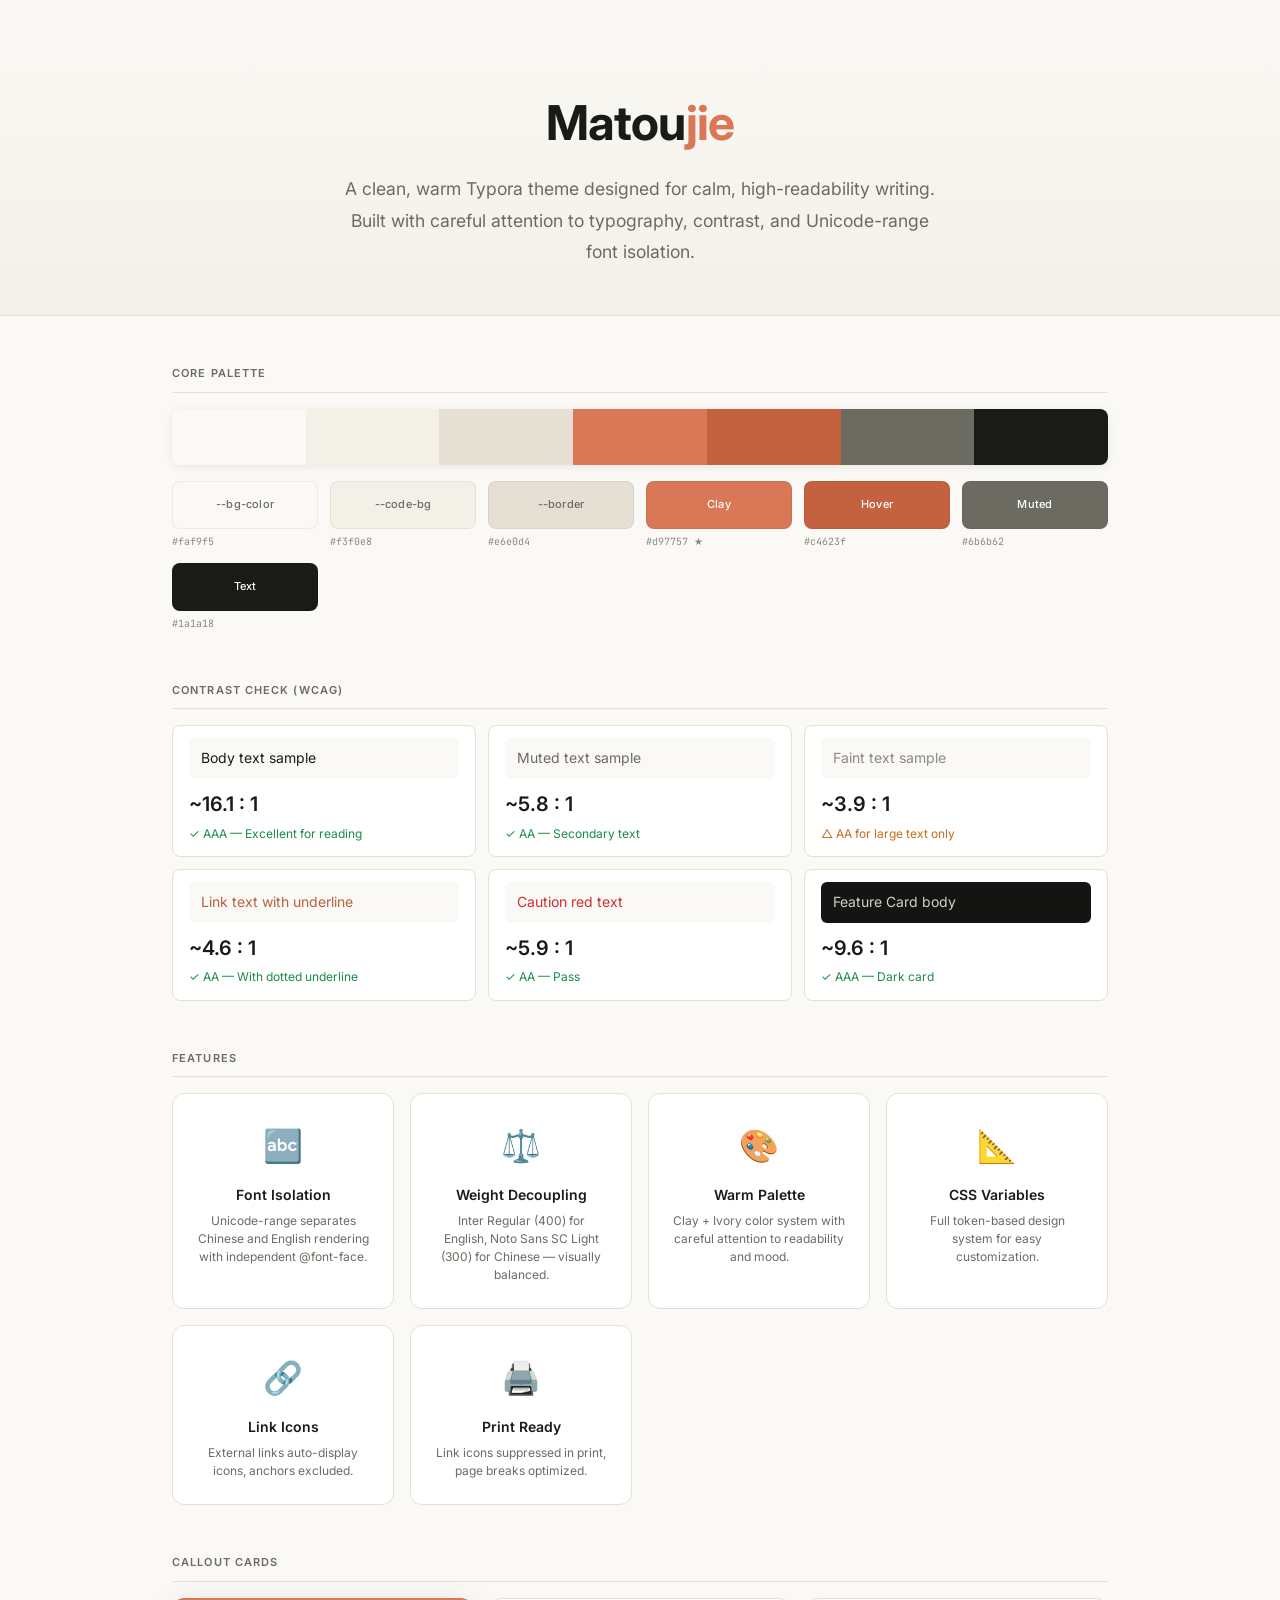
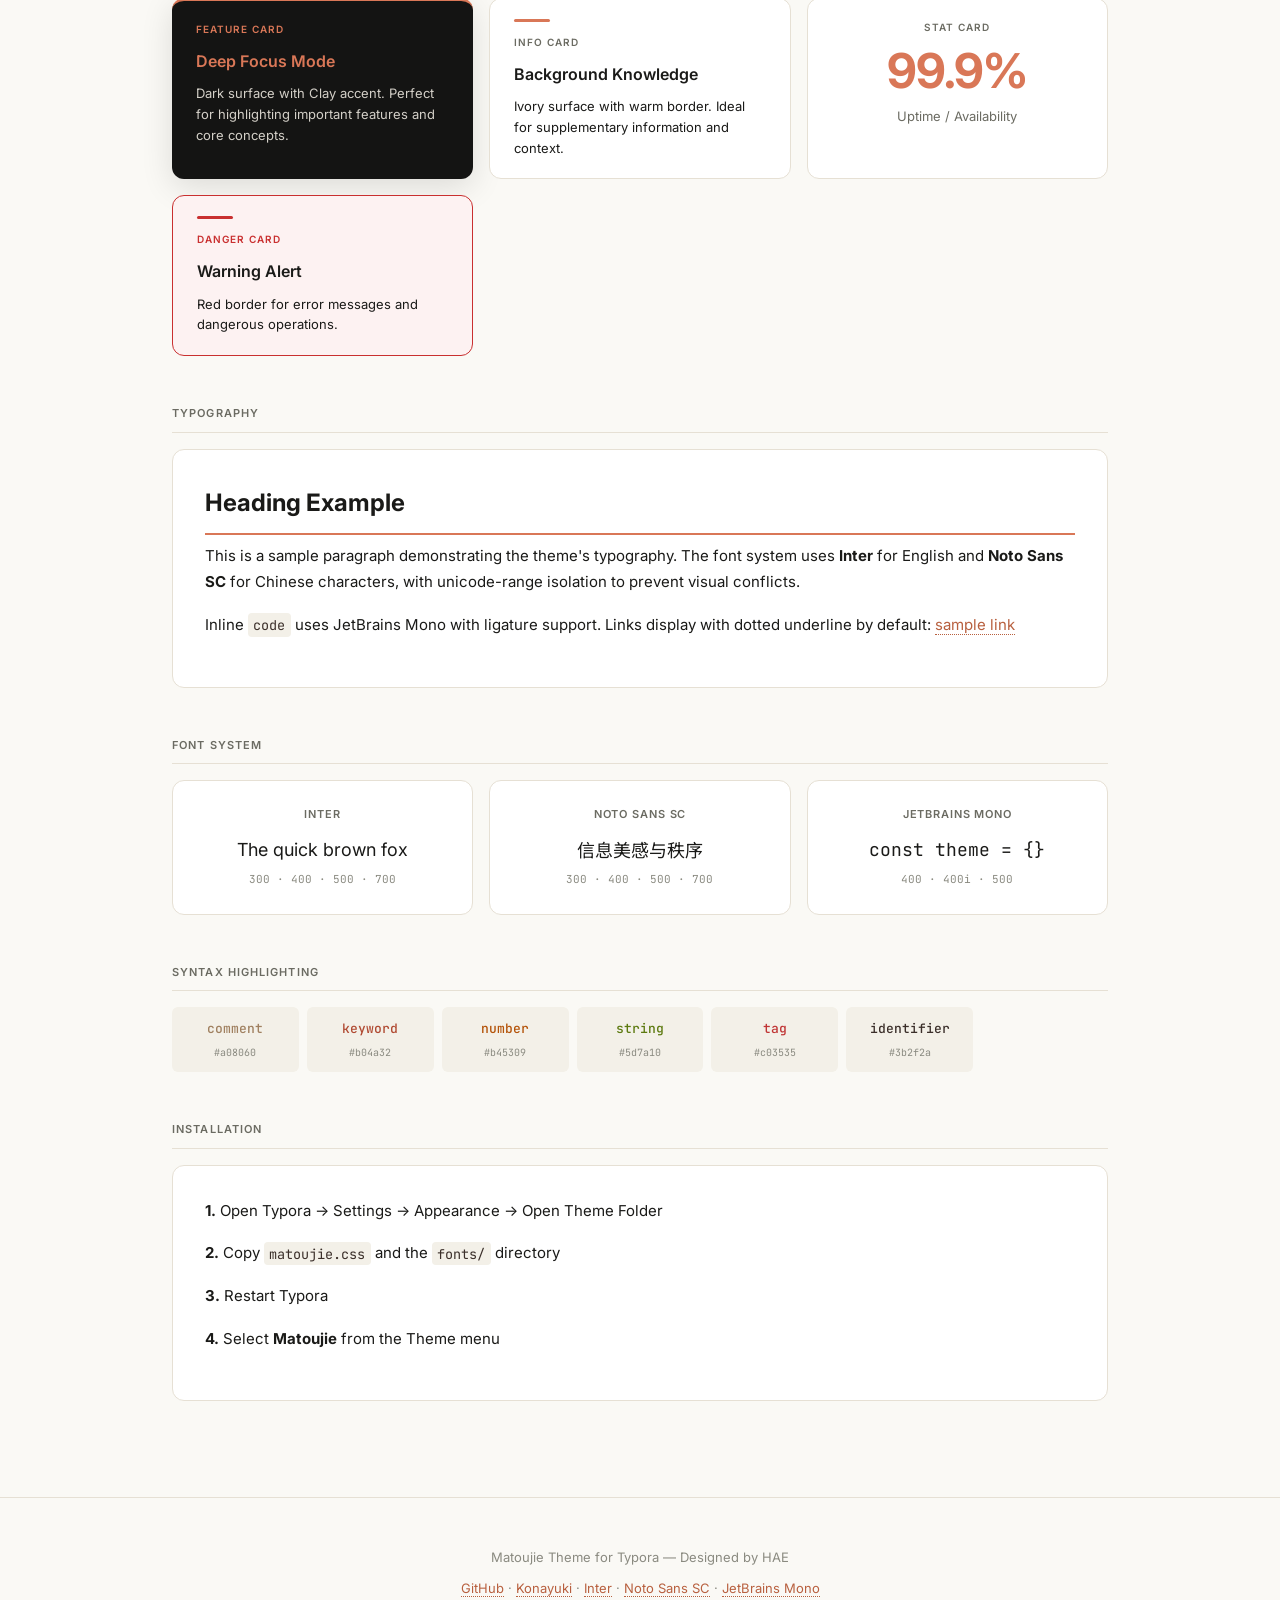
==== index.html @ 24f255a1 "Refactor: remove src folder, rewrite README, add index.html showcase" ====
<!DOCTYPE html>
<html lang="en">
<head>
  <meta charset="UTF-8">
  <meta name="viewport" content="width=device-width, initial-scale=1.0">
  <title>Matoujie Theme — Typora Theme Showcase</title>
  <link rel="preconnect" href="https://fonts.googleapis.com">
  <link rel="preconnect" href="https://fonts.gstatic.com" crossorigin>
  <link href="https://fonts.googleapis.com/css2?family=Inter:wght@300;400;500;600;700&family=Noto+Sans+SC:wght@300;400;500;700&family=JetBrains+Mono:wght@400;500&display=swap" rel="stylesheet">
  <style>
    :root {
      --bg: #faf9f5;
      --bg-code: #f3f0e8;
      --border: #e6e0d4;
      --text: #1a1a18;
      --text-muted: #6b6b62;
      --text-faint: #8a8a80;
      --clay: #d97757;
      --clay-hover: #c4623f;
      --link-color: #b8603f;
      --card-dark: #141413;
      --card-dark-text: #f0ede6;
      --card-dark-muted: #d4d0c8;
      --card-caution: #fdf2f2;
      --card-caution-border: #c93030;
      --note-color: #3a6fd4;
      --tip-color: #1a8c45;
      --important-color: #6e35d4;
      --warning-color: #c46e1a;
      --caution-color: #c93030;
      --radius: 12px;
      --shadow: 0 2px 8px rgba(0,0,0,0.08);
      --shadow-lg: 0 8px 32px rgba(0,0,0,0.12);
    }

    * { box-sizing: border-box; margin: 0; padding: 0; }

    body {
      font-family: 'Inter', 'Noto Sans SC', -apple-system, sans-serif;
      background: var(--bg);
      color: var(--text);
      line-height: 1.78;
      padding: 0;
    }

    .hero {
      text-align: center;
      padding: 5rem 2rem 3rem;
      background: linear-gradient(180deg, var(--bg) 0%, var(--bg-code) 100%);
      border-bottom: 1px solid var(--border);
    }

    .hero h1 {
      font-size: 3rem;
      font-weight: 700;
      letter-spacing: -0.02em;
      margin-bottom: 0.5rem;
    }

    .hero h1 span { color: var(--clay); }

    .hero p {
      font-size: 1.1rem;
      color: var(--text-muted);
      max-width: 600px;
      margin: 0 auto;
    }

    .container {
      max-width: 1000px;
      margin: 0 auto;
      padding: 3rem 2rem;
    }

    .section {
      margin-bottom: 3rem;
    }

    .section-title {
      font-size: 11px;
      font-weight: 600;
      letter-spacing: 0.1em;
      text-transform: uppercase;
      color: var(--text-muted);
      margin-bottom: 1rem;
      padding-bottom: 0.5rem;
      border-bottom: 1px solid var(--border);
    }

    .palette-strip {
      display: flex;
      border-radius: 8px;
      overflow: hidden;
      height: 56px;
      margin-bottom: 1rem;
      box-shadow: var(--shadow);
    }

    .palette-strip div { flex: 1; }

    .swatch-row {
      display: grid;
      grid-template-columns: repeat(auto-fill, minmax(140px, 1fr));
      gap: 12px;
    }

    .swatch {
      display: flex;
      flex-direction: column;
      gap: 4px;
    }

    .swatch-color {
      height: 48px;
      border-radius: 8px;
      border: 1px solid rgba(0,0,0,0.06);
      display: flex;
      align-items: center;
      justify-content: center;
      font-size: 11px;
      font-weight: 500;
      letter-spacing: 0.02em;
    }

    .swatch-hex {
      font-size: 10px;
      color: var(--text-faint);
      font-family: 'JetBrains Mono', monospace;
    }

    .contrast-grid {
      display: grid;
      grid-template-columns: repeat(auto-fill, minmax(280px, 1fr));
      gap: 12px;
    }

    .contrast-card {
      background: white;
      border: 1px solid var(--border);
      border-radius: 8px;
      padding: 12px 16px;
    }

    .contrast-sample {
      padding: 8px 12px;
      border-radius: 6px;
      font-size: 14px;
      margin-bottom: 8px;
    }

    .contrast-score {
      font-size: 20px;
      font-weight: 600;
    }

    .contrast-label {
      font-size: 12px;
      color: var(--text-muted);
    }

    .contrast-pass { color: var(--tip-color); }
    .contrast-warn { color: var(--warning-color); }

    .feature-grid {
      display: grid;
      grid-template-columns: repeat(auto-fill, minmax(200px, 1fr));
      gap: 16px;
    }

    .feature-card {
      background: white;
      border: 1px solid var(--border);
      border-radius: var(--radius);
      padding: 1.5rem;
      text-align: center;
      transition: box-shadow 0.2s ease;
    }

    .feature-card:hover {
      box-shadow: var(--shadow-lg);
    }

    .feature-icon {
      font-size: 2rem;
      margin-bottom: 0.5rem;
    }

    .feature-card h3 {
      font-size: 14px;
      font-weight: 600;
      margin-bottom: 0.25rem;
    }

    .feature-card p {
      font-size: 12px;
      color: var(--text-muted);
      line-height: 1.5;
    }

    .callout-grid {
      display: grid;
      grid-template-columns: repeat(auto-fill, minmax(280px, 1fr));
      gap: 16px;
    }

    .callout-card {
      border-radius: var(--radius);
      padding: 1.25rem 1.5rem;
      position: relative;
    }

    .callout-card.feature {
      background: var(--card-dark);
      color: var(--card-dark-text);
      border-top: 3px solid var(--clay);
      box-shadow: var(--shadow-lg);
    }

    .callout-card.info {
      background: white;
      border: 1px solid var(--border);
    }

    .callout-card.info::before {
      content: '';
      display: block;
      width: 36px;
      height: 3px;
      background: var(--clay);
      border-radius: 2px;
      margin-bottom: 0.75rem;
    }

    .callout-card.stat {
      background: white;
      border: 1px solid var(--border);
      text-align: center;
    }

    .callout-card.danger {
      background: var(--card-caution);
      border: 1px solid var(--card-caution-border);
    }

    .callout-card.danger::before {
      content: '';
      display: block;
      width: 36px;
      height: 3px;
      background: var(--card-caution-border);
      border-radius: 2px;
      margin-bottom: 0.75rem;
    }

    .callout-label {
      font-size: 10px;
      font-weight: 600;
      letter-spacing: 0.1em;
      text-transform: uppercase;
      color: var(--text-muted);
      margin-bottom: 0.5rem;
    }

    .callout-card.feature .callout-label { color: var(--clay); }
    .callout-card.danger .callout-label { color: var(--card-caution-border); }

    .callout-title {
      font-size: 16px;
      font-weight: 600;
      margin-bottom: 0.5rem;
    }

    .callout-card.feature .callout-title { color: var(--clay); }

    .callout-text {
      font-size: 13px;
      line-height: 1.6;
    }

    .callout-card.feature .callout-text { color: var(--card-dark-muted); }

    .stat-number {
      font-size: 3rem;
      font-weight: 700;
      color: var(--clay);
      letter-spacing: -0.02em;
      line-height: 1.1;
      margin: 0.5rem 0;
    }

    .stat-desc {
      font-size: 13px;
      color: var(--text-muted);
    }

    .typo-sample {
      background: white;
      border: 1px solid var(--border);
      border-radius: var(--radius);
      padding: 2rem;
      margin-bottom: 1rem;
    }

    .typo-sample h2 {
      font-size: 1.5rem;
      font-weight: 700;
      margin-bottom: 0.5rem;
      border-bottom: 2px solid var(--clay);
      padding-bottom: 0.5rem;
    }

    .typo-sample p {
      font-size: 15px;
      margin-bottom: 1rem;
    }

    .typo-sample code {
      font-family: 'JetBrains Mono', monospace;
      font-size: 0.9em;
      background: var(--bg-code);
      padding: 0.2em 0.4em;
      border-radius: 4px;
      color: #3b2f2a;
    }

    .link-demo {
      display: flex;
      gap: 1.5rem;
      flex-wrap: wrap;
      margin-top: 1rem;
    }

    .link-demo a {
      color: var(--link-color);
      text-decoration: none;
      border-bottom: 1px dotted var(--link-color);
      font-size: 14px;
    }

    .link-demo a:hover {
      color: var(--clay-hover);
      border-bottom-style: solid;
    }

    .font-grid {
      display: grid;
      grid-template-columns: repeat(3, 1fr);
      gap: 16px;
    }

    .font-card {
      background: white;
      border: 1px solid var(--border);
      border-radius: var(--radius);
      padding: 1.5rem;
      text-align: center;
    }

    .font-card .font-name {
      font-size: 11px;
      font-weight: 600;
      letter-spacing: 0.08em;
      text-transform: uppercase;
      color: var(--text-muted);
      margin-bottom: 0.75rem;
    }

    .font-card .font-sample {
      font-size: 18px;
      line-height: 1.4;
      margin-bottom: 0.5rem;
    }

    .font-card .font-meta {
      font-size: 11px;
      color: var(--text-faint);
      font-family: 'JetBrains Mono', monospace;
    }

    .syntax-grid {
      display: grid;
      grid-template-columns: repeat(auto-fill, minmax(120px, 1fr));
      gap: 8px;
    }

    .syntax-swatch {
      background: var(--bg-code);
      border-radius: 6px;
      padding: 10px 12px;
      text-align: center;
    }

    .syntax-swatch .token {
      font-family: 'JetBrains Mono', monospace;
      font-size: 13px;
      font-weight: 500;
      margin-bottom: 4px;
    }

    .syntax-swatch .hex {
      font-size: 10px;
      color: var(--text-faint);
      font-family: 'JetBrains Mono', monospace;
    }

    footer {
      text-align: center;
      padding: 3rem 2rem;
      border-top: 1px solid var(--border);
      color: var(--text-faint);
      font-size: 13px;
    }

    footer a {
      color: var(--link-color);
      text-decoration: none;
      border-bottom: 1px dotted var(--link-color);
    }

    @media (max-width: 640px) {
      .hero h1 { font-size: 2rem; }
      .font-grid { grid-template-columns: 1fr; }
    }
  </style>
</head>
<body>

  <div class="hero">
    <h1>Matou<span>jie</span></h1>
    <p>A clean, warm Typora theme designed for calm, high-readability writing. Built with careful attention to typography, contrast, and Unicode-range font isolation.</p>
  </div>

  <div class="container">

    <!-- Core Palette -->
    <div class="section">
      <div class="section-title">Core Palette</div>
      <div class="palette-strip">
        <div style="background:#faf9f5;"></div>
        <div style="background:#f3f0e8;"></div>
        <div style="background:#e6e0d4;"></div>
        <div style="background:#d97757;"></div>
        <div style="background:#c4623f;"></div>
        <div style="background:#6b6b62;"></div>
        <div style="background:#1a1a18;"></div>
      </div>
      <div class="swatch-row">
        <div class="swatch">
          <div class="swatch-color" style="background:#faf9f5; color:#6b6b62;">--bg-color</div>
          <div class="swatch-hex">#faf9f5</div>
        </div>
        <div class="swatch">
          <div class="swatch-color" style="background:#f3f0e8; color:#6b6b62;">--code-bg</div>
          <div class="swatch-hex">#f3f0e8</div>
        </div>
        <div class="swatch">
          <div class="swatch-color" style="background:#e6e0d4; color:#6b6b62;">--border</div>
          <div class="swatch-hex">#e6e0d4</div>
        </div>
        <div class="swatch">
          <div class="swatch-color" style="background:#d97757; color:#fff;">Clay</div>
          <div class="swatch-hex">#d97757 ★</div>
        </div>
        <div class="swatch">
          <div class="swatch-color" style="background:#c4623f; color:#fff;">Hover</div>
          <div class="swatch-hex">#c4623f</div>
        </div>
        <div class="swatch">
          <div class="swatch-color" style="background:#6b6b62; color:#fff;">Muted</div>
          <div class="swatch-hex">#6b6b62</div>
        </div>
        <div class="swatch">
          <div class="swatch-color" style="background:#1a1a18; color:#faf9f5;">Text</div>
          <div class="swatch-hex">#1a1a18</div>
        </div>
      </div>
    </div>

    <!-- Contrast Check -->
    <div class="section">
      <div class="section-title">Contrast Check (WCAG)</div>
      <div class="contrast-grid">
        <div class="contrast-card">
          <div class="contrast-sample" style="background:#faf9f5; color:#1a1a18;">Body text sample</div>
          <div class="contrast-score">~16.1 : 1</div>
          <div class="contrast-label contrast-pass">✓ AAA — Excellent for reading</div>
        </div>
        <div class="contrast-card">
          <div class="contrast-sample" style="background:#faf9f5; color:#6b6b62;">Muted text sample</div>
          <div class="contrast-score">~5.8 : 1</div>
          <div class="contrast-label contrast-pass">✓ AA — Secondary text</div>
        </div>
        <div class="contrast-card">
          <div class="contrast-sample" style="background:#faf9f5; color:#8a8a80;">Faint text sample</div>
          <div class="contrast-score">~3.9 : 1</div>
          <div class="contrast-label contrast-warn">△ AA for large text only</div>
        </div>
        <div class="contrast-card">
          <div class="contrast-sample" style="background:#faf9f5; color:#b8603f;">Link text with underline</div>
          <div class="contrast-score">~4.6 : 1</div>
          <div class="contrast-label contrast-pass">✓ AA — With dotted underline</div>
        </div>
        <div class="contrast-card">
          <div class="contrast-sample" style="background:#faf9f5; color:#c93030;">Caution red text</div>
          <div class="contrast-score">~5.9 : 1</div>
          <div class="contrast-label contrast-pass">✓ AA — Pass</div>
        </div>
        <div class="contrast-card">
          <div class="contrast-sample" style="background:#141413; color:#d4d0c8;">Feature Card body</div>
          <div class="contrast-score">~9.6 : 1</div>
          <div class="contrast-label contrast-pass">✓ AAA — Dark card</div>
        </div>
      </div>
    </div>

    <!-- Features -->
    <div class="section">
      <div class="section-title">Features</div>
      <div class="feature-grid">
        <div class="feature-card">
          <div class="feature-icon">🔤</div>
          <h3>Font Isolation</h3>
          <p>Unicode-range separates Chinese and English rendering with independent @font-face.</p>
        </div>
        <div class="feature-card">
          <div class="feature-icon">⚖️</div>
          <h3>Weight Decoupling</h3>
          <p>Inter Regular (400) for English, Noto Sans SC Light (300) for Chinese — visually balanced.</p>
        </div>
        <div class="feature-card">
          <div class="feature-icon">🎨</div>
          <h3>Warm Palette</h3>
          <p>Clay + Ivory color system with careful attention to readability and mood.</p>
        </div>
        <div class="feature-card">
          <div class="feature-icon">📐</div>
          <h3>CSS Variables</h3>
          <p>Full token-based design system for easy customization.</p>
        </div>
        <div class="feature-card">
          <div class="feature-icon">🔗</div>
          <h3>Link Icons</h3>
          <p>External links auto-display icons, anchors excluded.</p>
        </div>
        <div class="feature-card">
          <div class="feature-icon">🖨️</div>
          <h3>Print Ready</h3>
          <p>Link icons suppressed in print, page breaks optimized.</p>
        </div>
      </div>
    </div>

    <!-- Callout Cards -->
    <div class="section">
      <div class="section-title">Callout Cards</div>
      <div class="callout-grid">
        <div class="callout-card feature">
          <div class="callout-label">Feature Card</div>
          <div class="callout-title">Deep Focus Mode</div>
          <div class="callout-text">Dark surface with Clay accent. Perfect for highlighting important features and core concepts.</div>
        </div>
        <div class="callout-card info">
          <div class="callout-label">Info Card</div>
          <div class="callout-title">Background Knowledge</div>
          <div class="callout-text">Ivory surface with warm border. Ideal for supplementary information and context.</div>
        </div>
        <div class="callout-card stat">
          <div class="callout-label">Stat Card</div>
          <div class="stat-number">99.9%</div>
          <div class="stat-desc">Uptime / Availability</div>
        </div>
        <div class="callout-card danger">
          <div class="callout-label">Danger Card</div>
          <div class="callout-title">Warning Alert</div>
          <div class="callout-text">Red border for error messages and dangerous operations.</div>
        </div>
      </div>
    </div>

    <!-- Typography -->
    <div class="section">
      <div class="section-title">Typography</div>
      <div class="typo-sample">
        <h2>Heading Example</h2>
        <p>This is a sample paragraph demonstrating the theme's typography. The font system uses <strong>Inter</strong> for English and <strong>Noto Sans SC</strong> for Chinese characters, with unicode-range isolation to prevent visual conflicts.</p>
        <p>Inline <code>code</code> uses JetBrains Mono with ligature support. Links display with dotted underline by default: <a href="#" style="color:var(--link-color); text-decoration:none; border-bottom:1px dotted var(--link-color);">sample link</a></p>
      </div>
    </div>

    <!-- Font System -->
    <div class="section">
      <div class="section-title">Font System</div>
      <div class="font-grid">
        <div class="font-card">
          <div class="font-name">Inter</div>
          <div class="font-sample" style="font-family:'Inter',sans-serif;">The quick brown fox</div>
          <div class="font-meta">300 · 400 · 500 · 700</div>
        </div>
        <div class="font-card">
          <div class="font-name">Noto Sans SC</div>
          <div class="font-sample" style="font-family:'Noto Sans SC',sans-serif;">信息美感与秩序</div>
          <div class="font-meta">300 · 400 · 500 · 700</div>
        </div>
        <div class="font-card">
          <div class="font-name">JetBrains Mono</div>
          <div class="font-sample" style="font-family:'JetBrains Mono',monospace;">const theme = {}</div>
          <div class="font-meta">400 · 400i · 500</div>
        </div>
      </div>
    </div>

    <!-- Syntax Colors -->
    <div class="section">
      <div class="section-title">Syntax Highlighting</div>
      <div class="syntax-grid">
        <div class="syntax-swatch">
          <div class="token" style="color:#a08060;">comment</div>
          <div class="hex">#a08060</div>
        </div>
        <div class="syntax-swatch">
          <div class="token" style="color:#b04a32;">keyword</div>
          <div class="hex">#b04a32</div>
        </div>
        <div class="syntax-swatch">
          <div class="token" style="color:#b45309;">number</div>
          <div class="hex">#b45309</div>
        </div>
        <div class="syntax-swatch">
          <div class="token" style="color:#5d7a10;">string</div>
          <div class="hex">#5d7a10</div>
        </div>
        <div class="syntax-swatch">
          <div class="token" style="color:#c03535;">tag</div>
          <div class="hex">#c03535</div>
        </div>
        <div class="syntax-swatch">
          <div class="token" style="color:#3b2f2a;">identifier</div>
          <div class="hex">#3b2f2a</div>
        </div>
      </div>
    </div>

    <!-- Installation -->
    <div class="section">
      <div class="section-title">Installation</div>
      <div class="typo-sample" style="font-size:14px;">
        <p><strong>1.</strong> Open Typora → Settings → Appearance → Open Theme Folder</p>
        <p><strong>2.</strong> Copy <code>matoujie.css</code> and the <code>fonts/</code> directory</p>
        <p><strong>3.</strong> Restart Typora</p>
        <p><strong>4.</strong> Select <strong>Matoujie</strong> from the Theme menu</p>
      </div>
    </div>

  </div>

  <footer>
    <p>Matoujie Theme for Typora — Designed by HAE</p>
    <p style="margin-top:0.5rem;">
      <a href="https://github.com">GitHub</a> ·
      <a href="https://github.com/aerandirsf/Konayuki">Konayuki</a> ·
      <a href="https://rsms.me/inter/">Inter</a> ·
      <a href="https://github.com/notofonts/noto-cjk">Noto Sans SC</a> ·
      <a href="https://www.jetbrains.com/lp/mono/">JetBrains Mono</a>
    </p>
  </footer>

</body>
</html>
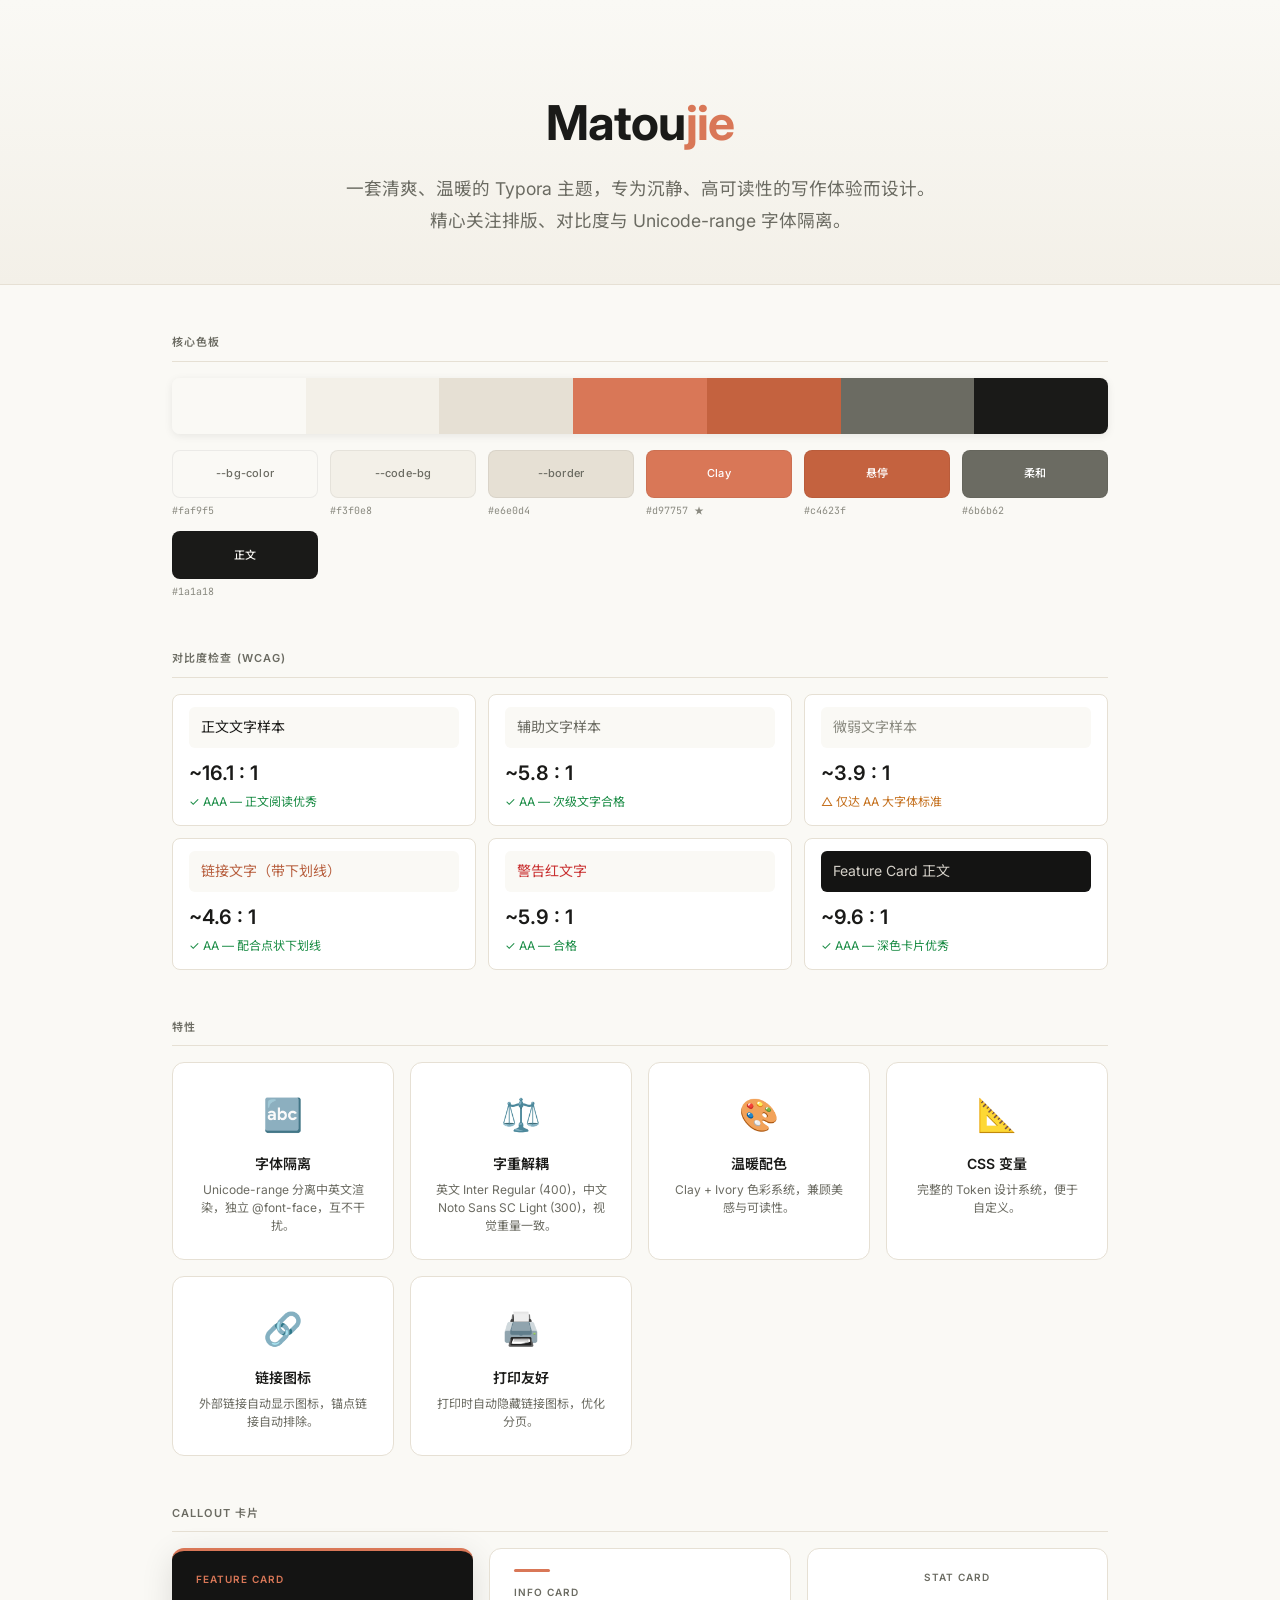
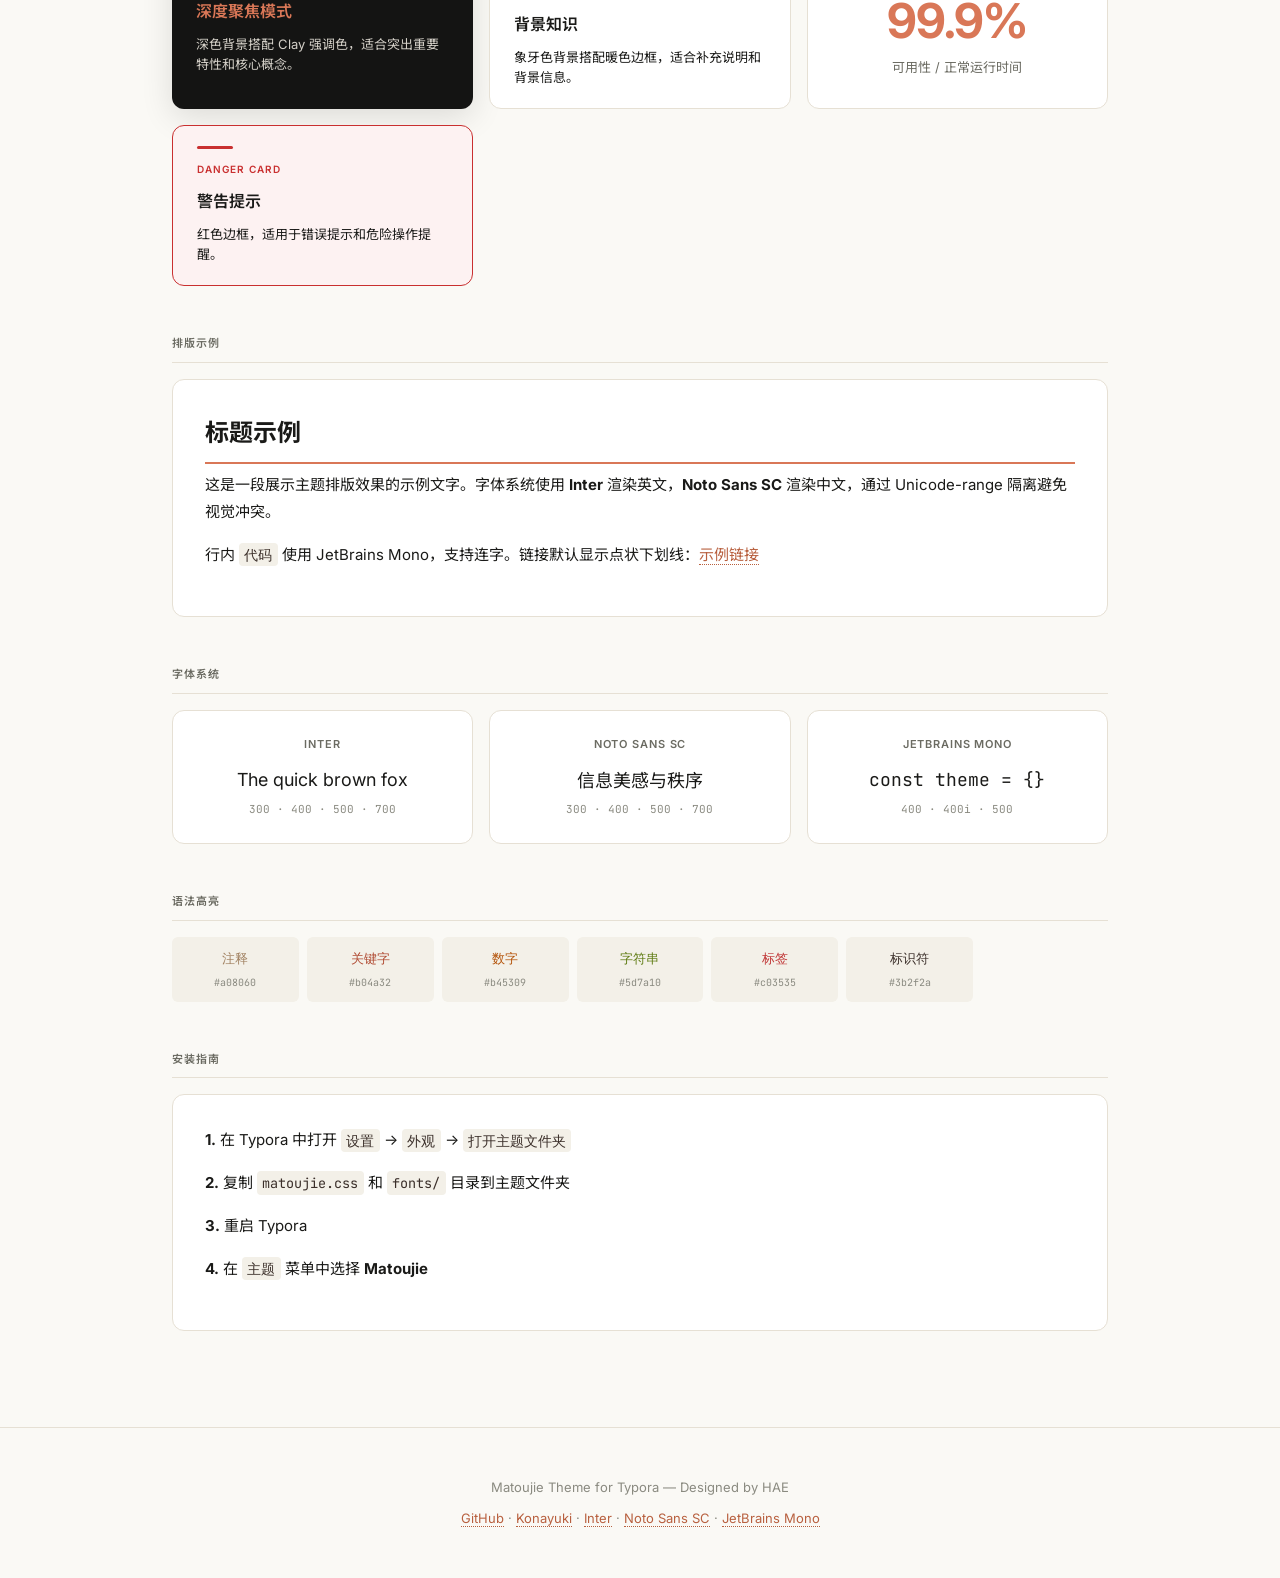
==== commit 8c91e5e8: "Optimize index.html: convert to Chinese, fix GitHub link" ====
--- a/index.html
+++ b/index.html
@@ -1,9 +1,9 @@
 <!DOCTYPE html>
-<html lang="en">
+<html lang="zh-CN">
 <head>
   <meta charset="UTF-8">
   <meta name="viewport" content="width=device-width, initial-scale=1.0">
-  <title>Matoujie Theme — Typora Theme Showcase</title>
+  <title>Matoujie 主题 — Typora 主题展示</title>
   <link rel="preconnect" href="https://fonts.googleapis.com">
   <link rel="preconnect" href="https://fonts.gstatic.com" crossorigin>
   <link href="https://fonts.googleapis.com/css2?family=Inter:wght@300;400;500;600;700&family=Noto+Sans+SC:wght@300;400;500;700&family=JetBrains+Mono:wght@400;500&display=swap" rel="stylesheet">
@@ -427,14 +427,14 @@
 
   <div class="hero">
     <h1>Matou<span>jie</span></h1>
-    <p>A clean, warm Typora theme designed for calm, high-readability writing. Built with careful attention to typography, contrast, and Unicode-range font isolation.</p>
+    <p>一套清爽、温暖的 Typora 主题，专为沉静、高可读性的写作体验而设计。精心关注排版、对比度与 Unicode-range 字体隔离。</p>
   </div>
 
   <div class="container">
 
-    <!-- Core Palette -->
-    <div class="section">
-      <div class="section-title">Core Palette</div>
+    <!-- 核心色板 -->
+    <div class="section">
+      <div class="section-title">核心色板</div>
       <div class="palette-strip">
         <div style="background:#faf9f5;"></div>
         <div style="background:#f3f0e8;"></div>
@@ -462,134 +462,134 @@
           <div class="swatch-hex">#d97757 ★</div>
         </div>
         <div class="swatch">
-          <div class="swatch-color" style="background:#c4623f; color:#fff;">Hover</div>
+          <div class="swatch-color" style="background:#c4623f; color:#fff;">悬停</div>
           <div class="swatch-hex">#c4623f</div>
         </div>
         <div class="swatch">
-          <div class="swatch-color" style="background:#6b6b62; color:#fff;">Muted</div>
+          <div class="swatch-color" style="background:#6b6b62; color:#fff;">柔和</div>
           <div class="swatch-hex">#6b6b62</div>
         </div>
         <div class="swatch">
-          <div class="swatch-color" style="background:#1a1a18; color:#faf9f5;">Text</div>
+          <div class="swatch-color" style="background:#1a1a18; color:#faf9f5;">正文</div>
           <div class="swatch-hex">#1a1a18</div>
         </div>
       </div>
     </div>
 
-    <!-- Contrast Check -->
-    <div class="section">
-      <div class="section-title">Contrast Check (WCAG)</div>
+    <!-- 对比度检查 -->
+    <div class="section">
+      <div class="section-title">对比度检查 (WCAG)</div>
       <div class="contrast-grid">
         <div class="contrast-card">
-          <div class="contrast-sample" style="background:#faf9f5; color:#1a1a18;">Body text sample</div>
+          <div class="contrast-sample" style="background:#faf9f5; color:#1a1a18;">正文文字样本</div>
           <div class="contrast-score">~16.1 : 1</div>
-          <div class="contrast-label contrast-pass">✓ AAA — Excellent for reading</div>
+          <div class="contrast-label contrast-pass">✓ AAA — 正文阅读优秀</div>
         </div>
         <div class="contrast-card">
-          <div class="contrast-sample" style="background:#faf9f5; color:#6b6b62;">Muted text sample</div>
+          <div class="contrast-sample" style="background:#faf9f5; color:#6b6b62;">辅助文字样本</div>
           <div class="contrast-score">~5.8 : 1</div>
-          <div class="contrast-label contrast-pass">✓ AA — Secondary text</div>
+          <div class="contrast-label contrast-pass">✓ AA — 次级文字合格</div>
         </div>
         <div class="contrast-card">
-          <div class="contrast-sample" style="background:#faf9f5; color:#8a8a80;">Faint text sample</div>
+          <div class="contrast-sample" style="background:#faf9f5; color:#8a8a80;">微弱文字样本</div>
           <div class="contrast-score">~3.9 : 1</div>
-          <div class="contrast-label contrast-warn">△ AA for large text only</div>
+          <div class="contrast-label contrast-warn">△ 仅达 AA 大字体标准</div>
         </div>
         <div class="contrast-card">
-          <div class="contrast-sample" style="background:#faf9f5; color:#b8603f;">Link text with underline</div>
+          <div class="contrast-sample" style="background:#faf9f5; color:#b8603f;">链接文字（带下划线）</div>
           <div class="contrast-score">~4.6 : 1</div>
-          <div class="contrast-label contrast-pass">✓ AA — With dotted underline</div>
+          <div class="contrast-label contrast-pass">✓ AA — 配合点状下划线</div>
         </div>
         <div class="contrast-card">
-          <div class="contrast-sample" style="background:#faf9f5; color:#c93030;">Caution red text</div>
+          <div class="contrast-sample" style="background:#faf9f5; color:#c93030;">警告红文字</div>
           <div class="contrast-score">~5.9 : 1</div>
-          <div class="contrast-label contrast-pass">✓ AA — Pass</div>
+          <div class="contrast-label contrast-pass">✓ AA — 合格</div>
         </div>
         <div class="contrast-card">
-          <div class="contrast-sample" style="background:#141413; color:#d4d0c8;">Feature Card body</div>
+          <div class="contrast-sample" style="background:#141413; color:#d4d0c8;">Feature Card 正文</div>
           <div class="contrast-score">~9.6 : 1</div>
-          <div class="contrast-label contrast-pass">✓ AAA — Dark card</div>
-        </div>
-      </div>
-    </div>
-
-    <!-- Features -->
-    <div class="section">
-      <div class="section-title">Features</div>
+          <div class="contrast-label contrast-pass">✓ AAA — 深色卡片优秀</div>
+        </div>
+      </div>
+    </div>
+
+    <!-- 特性 -->
+    <div class="section">
+      <div class="section-title">特性</div>
       <div class="feature-grid">
         <div class="feature-card">
           <div class="feature-icon">🔤</div>
-          <h3>Font Isolation</h3>
-          <p>Unicode-range separates Chinese and English rendering with independent @font-face.</p>
+          <h3>字体隔离</h3>
+          <p>Unicode-range 分离中英文渲染，独立 @font-face，互不干扰。</p>
         </div>
         <div class="feature-card">
           <div class="feature-icon">⚖️</div>
-          <h3>Weight Decoupling</h3>
-          <p>Inter Regular (400) for English, Noto Sans SC Light (300) for Chinese — visually balanced.</p>
+          <h3>字重解耦</h3>
+          <p>英文 Inter Regular (400)，中文 Noto Sans SC Light (300)，视觉重量一致。</p>
         </div>
         <div class="feature-card">
           <div class="feature-icon">🎨</div>
-          <h3>Warm Palette</h3>
-          <p>Clay + Ivory color system with careful attention to readability and mood.</p>
+          <h3>温暖配色</h3>
+          <p>Clay + Ivory 色彩系统，兼顾美感与可读性。</p>
         </div>
         <div class="feature-card">
           <div class="feature-icon">📐</div>
-          <h3>CSS Variables</h3>
-          <p>Full token-based design system for easy customization.</p>
+          <h3>CSS 变量</h3>
+          <p>完整的 Token 设计系统，便于自定义。</p>
         </div>
         <div class="feature-card">
           <div class="feature-icon">🔗</div>
-          <h3>Link Icons</h3>
-          <p>External links auto-display icons, anchors excluded.</p>
+          <h3>链接图标</h3>
+          <p>外部链接自动显示图标，锚点链接自动排除。</p>
         </div>
         <div class="feature-card">
           <div class="feature-icon">🖨️</div>
-          <h3>Print Ready</h3>
-          <p>Link icons suppressed in print, page breaks optimized.</p>
-        </div>
-      </div>
-    </div>
-
-    <!-- Callout Cards -->
-    <div class="section">
-      <div class="section-title">Callout Cards</div>
+          <h3>打印友好</h3>
+          <p>打印时自动隐藏链接图标，优化分页。</p>
+        </div>
+      </div>
+    </div>
+
+    <!-- Callout 卡片 -->
+    <div class="section">
+      <div class="section-title">Callout 卡片</div>
       <div class="callout-grid">
         <div class="callout-card feature">
           <div class="callout-label">Feature Card</div>
-          <div class="callout-title">Deep Focus Mode</div>
-          <div class="callout-text">Dark surface with Clay accent. Perfect for highlighting important features and core concepts.</div>
+          <div class="callout-title">深度聚焦模式</div>
+          <div class="callout-text">深色背景搭配 Clay 强调色，适合突出重要特性和核心概念。</div>
         </div>
         <div class="callout-card info">
           <div class="callout-label">Info Card</div>
-          <div class="callout-title">Background Knowledge</div>
-          <div class="callout-text">Ivory surface with warm border. Ideal for supplementary information and context.</div>
+          <div class="callout-title">背景知识</div>
+          <div class="callout-text">象牙色背景搭配暖色边框，适合补充说明和背景信息。</div>
         </div>
         <div class="callout-card stat">
           <div class="callout-label">Stat Card</div>
           <div class="stat-number">99.9%</div>
-          <div class="stat-desc">Uptime / Availability</div>
+          <div class="stat-desc">可用性 / 正常运行时间</div>
         </div>
         <div class="callout-card danger">
           <div class="callout-label">Danger Card</div>
-          <div class="callout-title">Warning Alert</div>
-          <div class="callout-text">Red border for error messages and dangerous operations.</div>
-        </div>
-      </div>
-    </div>
-
-    <!-- Typography -->
-    <div class="section">
-      <div class="section-title">Typography</div>
+          <div class="callout-title">警告提示</div>
+          <div class="callout-text">红色边框，适用于错误提示和危险操作提醒。</div>
+        </div>
+      </div>
+    </div>
+
+    <!-- 排版示例 -->
+    <div class="section">
+      <div class="section-title">排版示例</div>
       <div class="typo-sample">
-        <h2>Heading Example</h2>
-        <p>This is a sample paragraph demonstrating the theme's typography. The font system uses <strong>Inter</strong> for English and <strong>Noto Sans SC</strong> for Chinese characters, with unicode-range isolation to prevent visual conflicts.</p>
-        <p>Inline <code>code</code> uses JetBrains Mono with ligature support. Links display with dotted underline by default: <a href="#" style="color:var(--link-color); text-decoration:none; border-bottom:1px dotted var(--link-color);">sample link</a></p>
-      </div>
-    </div>
-
-    <!-- Font System -->
-    <div class="section">
-      <div class="section-title">Font System</div>
+        <h2>标题示例</h2>
+        <p>这是一段展示主题排版效果的示例文字。字体系统使用 <strong>Inter</strong> 渲染英文，<strong>Noto Sans SC</strong> 渲染中文，通过 Unicode-range 隔离避免视觉冲突。</p>
+        <p>行内 <code>代码</code> 使用 JetBrains Mono，支持连字。链接默认显示点状下划线：<a href="#" style="color:var(--link-color); text-decoration:none; border-bottom:1px dotted var(--link-color);">示例链接</a></p>
+      </div>
+    </div>
+
+    <!-- 字体系统 -->
+    <div class="section">
+      <div class="section-title">字体系统</div>
       <div class="font-grid">
         <div class="font-card">
           <div class="font-name">Inter</div>
@@ -609,45 +609,45 @@
       </div>
     </div>
 
-    <!-- Syntax Colors -->
-    <div class="section">
-      <div class="section-title">Syntax Highlighting</div>
+    <!-- 语法高亮 -->
+    <div class="section">
+      <div class="section-title">语法高亮</div>
       <div class="syntax-grid">
         <div class="syntax-swatch">
-          <div class="token" style="color:#a08060;">comment</div>
+          <div class="token" style="color:#a08060;">注释</div>
           <div class="hex">#a08060</div>
         </div>
         <div class="syntax-swatch">
-          <div class="token" style="color:#b04a32;">keyword</div>
+          <div class="token" style="color:#b04a32;">关键字</div>
           <div class="hex">#b04a32</div>
         </div>
         <div class="syntax-swatch">
-          <div class="token" style="color:#b45309;">number</div>
+          <div class="token" style="color:#b45309;">数字</div>
           <div class="hex">#b45309</div>
         </div>
         <div class="syntax-swatch">
-          <div class="token" style="color:#5d7a10;">string</div>
+          <div class="token" style="color:#5d7a10;">字符串</div>
           <div class="hex">#5d7a10</div>
         </div>
         <div class="syntax-swatch">
-          <div class="token" style="color:#c03535;">tag</div>
+          <div class="token" style="color:#c03535;">标签</div>
           <div class="hex">#c03535</div>
         </div>
         <div class="syntax-swatch">
-          <div class="token" style="color:#3b2f2a;">identifier</div>
+          <div class="token" style="color:#3b2f2a;">标识符</div>
           <div class="hex">#3b2f2a</div>
         </div>
       </div>
     </div>
 
-    <!-- Installation -->
-    <div class="section">
-      <div class="section-title">Installation</div>
+    <!-- 安装指南 -->
+    <div class="section">
+      <div class="section-title">安装指南</div>
       <div class="typo-sample" style="font-size:14px;">
-        <p><strong>1.</strong> Open Typora → Settings → Appearance → Open Theme Folder</p>
-        <p><strong>2.</strong> Copy <code>matoujie.css</code> and the <code>fonts/</code> directory</p>
-        <p><strong>3.</strong> Restart Typora</p>
-        <p><strong>4.</strong> Select <strong>Matoujie</strong> from the Theme menu</p>
+        <p><strong>1.</strong> 在 Typora 中打开 <code>设置</code> → <code>外观</code> → <code>打开主题文件夹</code></p>
+        <p><strong>2.</strong> 复制 <code>matoujie.css</code> 和 <code>fonts/</code> 目录到主题文件夹</p>
+        <p><strong>3.</strong> 重启 Typora</p>
+        <p><strong>4.</strong> 在 <code>主题</code> 菜单中选择 <strong>Matoujie</strong></p>
       </div>
     </div>
 
@@ -656,7 +656,7 @@
   <footer>
     <p>Matoujie Theme for Typora — Designed by HAE</p>
     <p style="margin-top:0.5rem;">
-      <a href="https://github.com">GitHub</a> ·
+      <a href="https://github.com/HAE8939/typora-theme">GitHub</a> ·
       <a href="https://github.com/aerandirsf/Konayuki">Konayuki</a> ·
       <a href="https://rsms.me/inter/">Inter</a> ·
       <a href="https://github.com/notofonts/noto-cjk">Noto Sans SC</a> ·
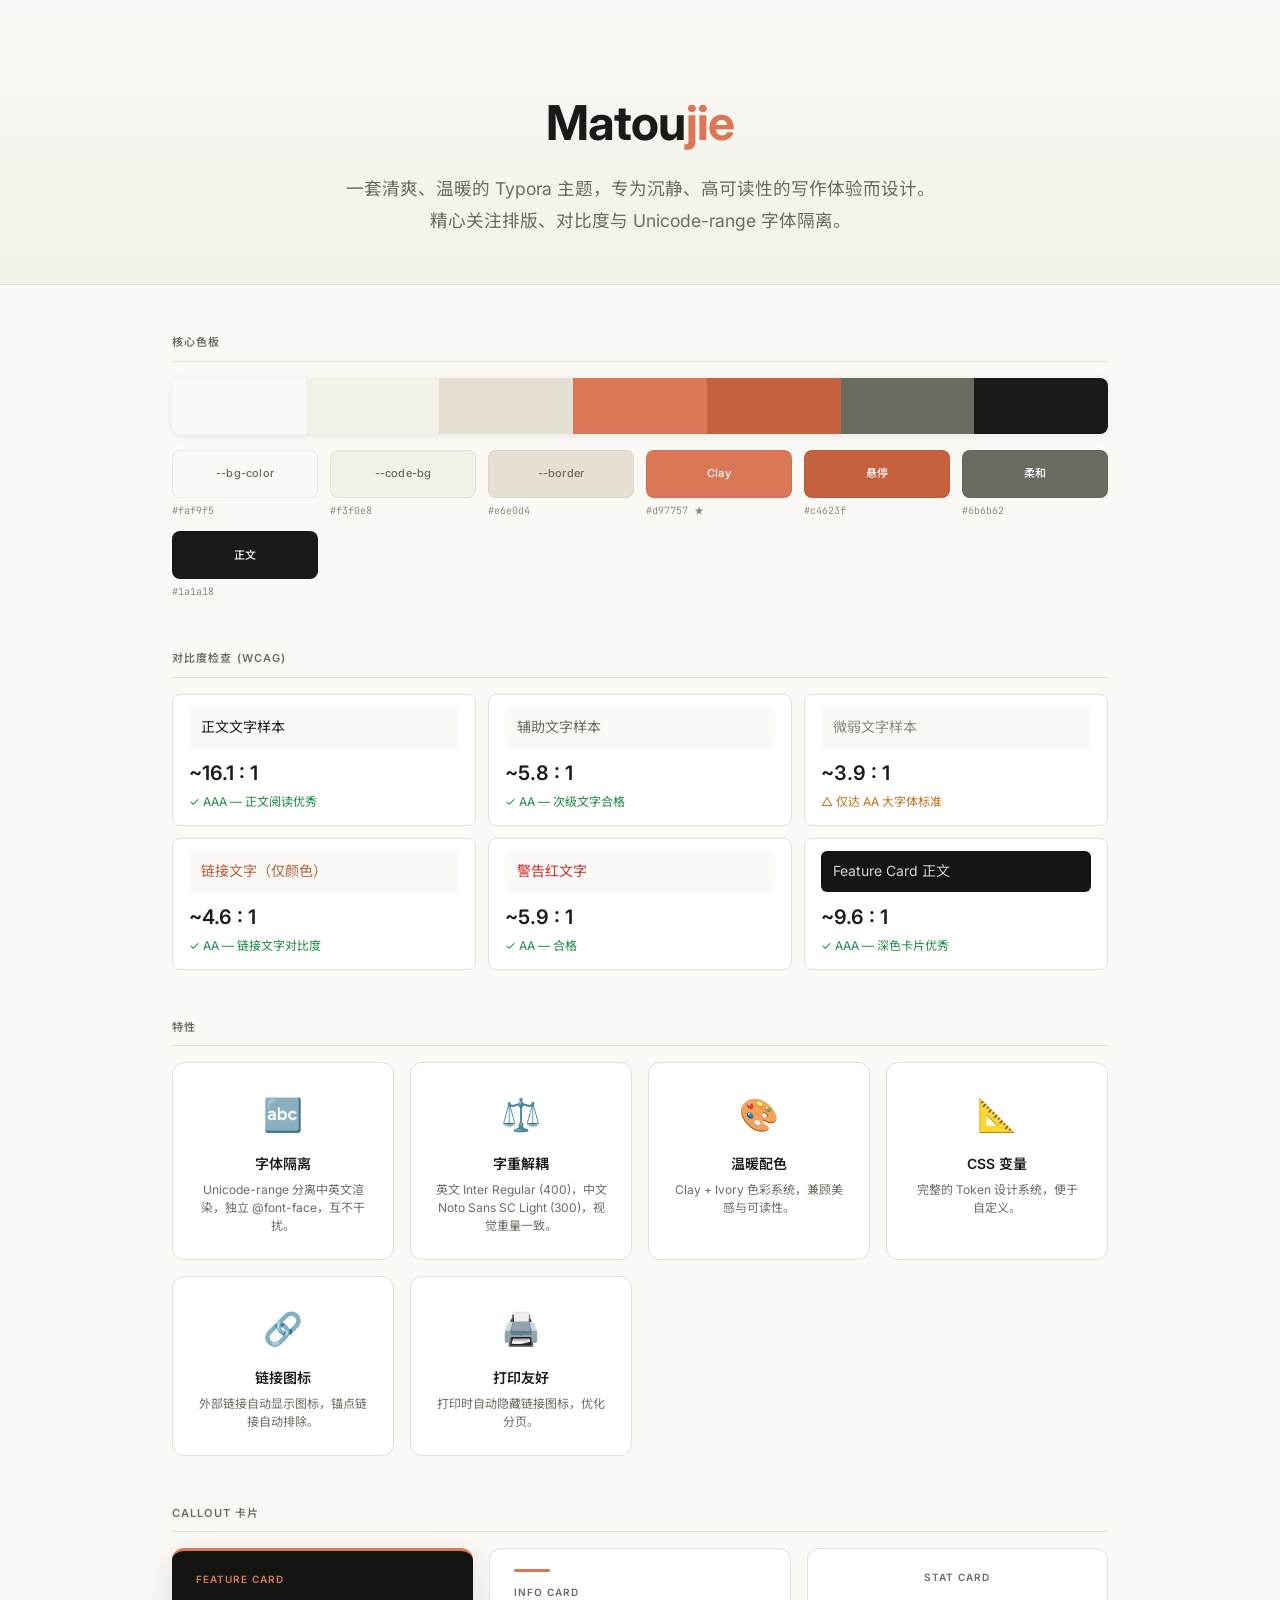
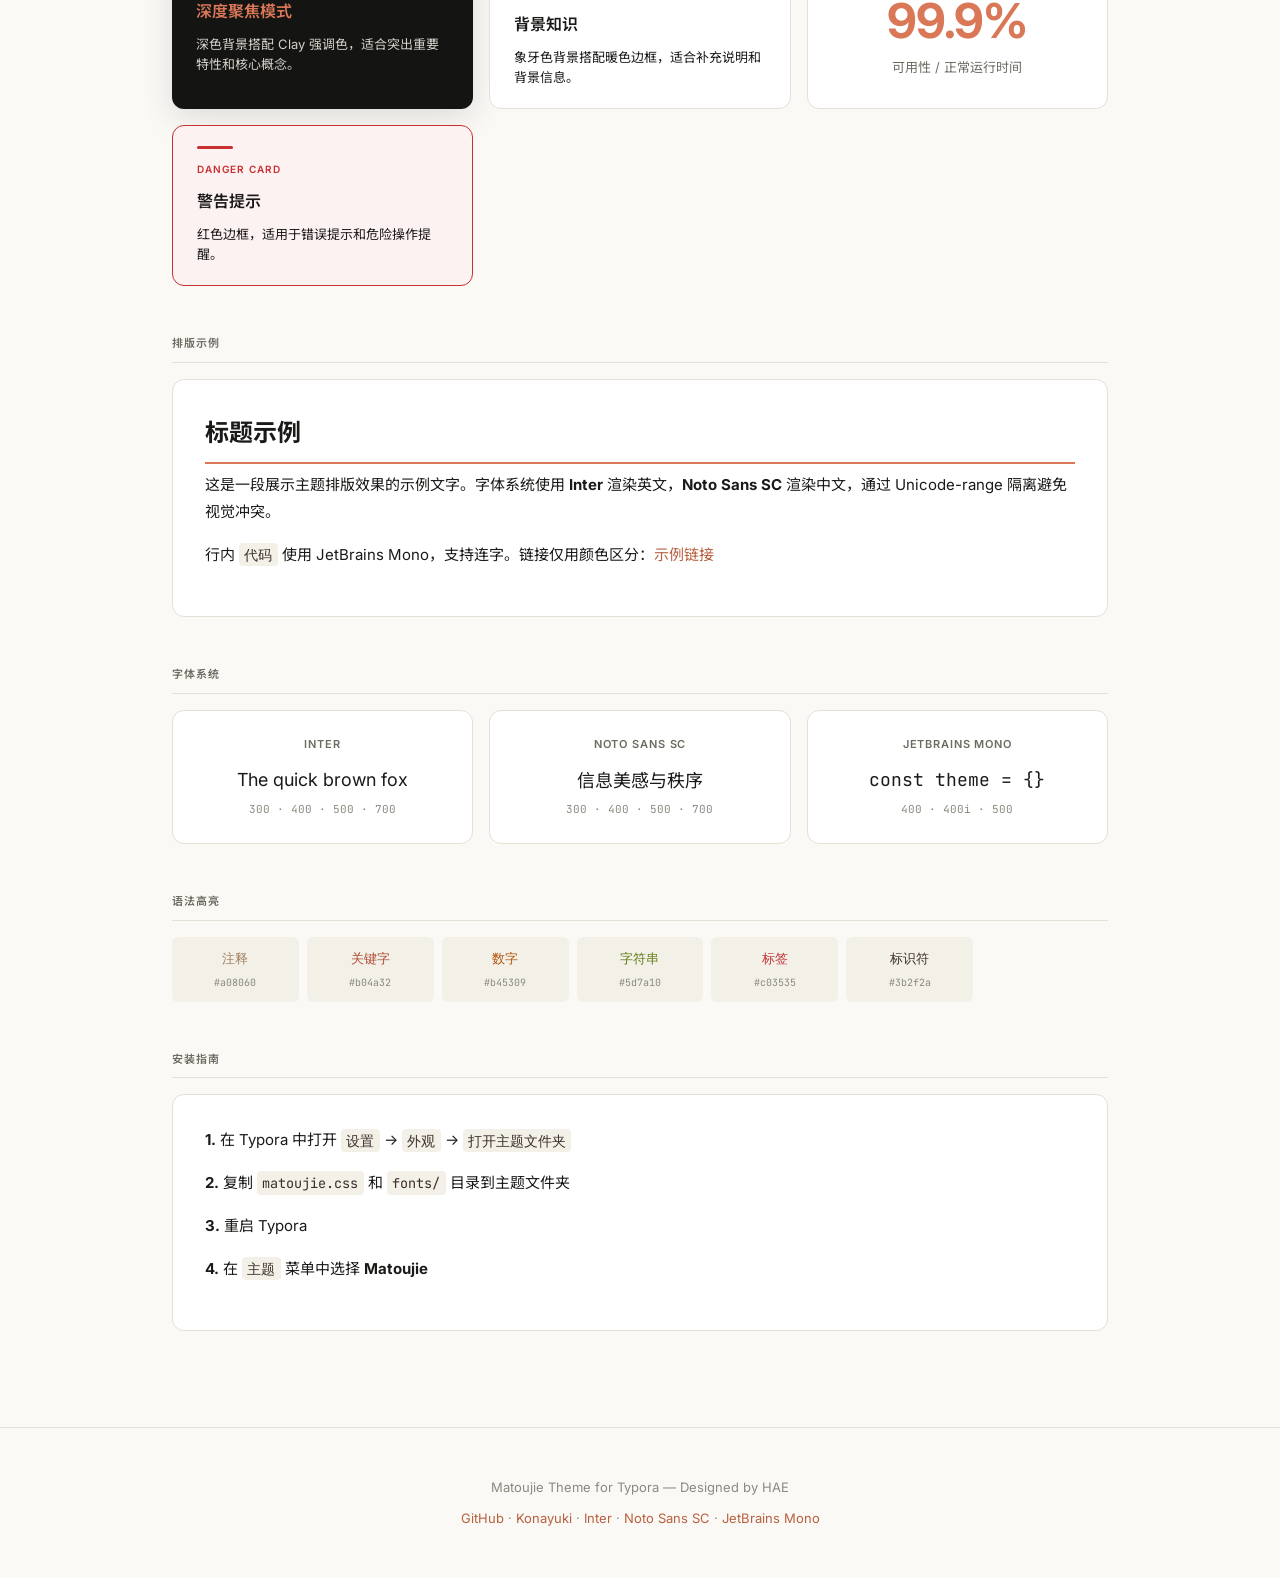
==== commit ebf1d107: "refactor: remove link underline, update docs and showcase" ====
--- a/index.html
+++ b/index.html
@@ -333,13 +333,11 @@
     .link-demo a {
       color: var(--link-color);
       text-decoration: none;
-      border-bottom: 1px dotted var(--link-color);
       font-size: 14px;
     }
 
     .link-demo a:hover {
       color: var(--clay-hover);
-      border-bottom-style: solid;
     }
 
     .font-grid {
@@ -414,7 +412,6 @@
     footer a {
       color: var(--link-color);
       text-decoration: none;
-      border-bottom: 1px dotted var(--link-color);
     }
 
     @media (max-width: 640px) {
@@ -496,9 +493,9 @@
           <div class="contrast-label contrast-warn">△ 仅达 AA 大字体标准</div>
         </div>
         <div class="contrast-card">
-          <div class="contrast-sample" style="background:#faf9f5; color:#b8603f;">链接文字（带下划线）</div>
+          <div class="contrast-sample" style="background:#faf9f5; color:#b8603f;">链接文字（仅颜色）</div>
           <div class="contrast-score">~4.6 : 1</div>
-          <div class="contrast-label contrast-pass">✓ AA — 配合点状下划线</div>
+          <div class="contrast-label contrast-pass">✓ AA — 链接文字对比度</div>
         </div>
         <div class="contrast-card">
           <div class="contrast-sample" style="background:#faf9f5; color:#c93030;">警告红文字</div>
@@ -583,7 +580,7 @@
       <div class="typo-sample">
         <h2>标题示例</h2>
         <p>这是一段展示主题排版效果的示例文字。字体系统使用 <strong>Inter</strong> 渲染英文，<strong>Noto Sans SC</strong> 渲染中文，通过 Unicode-range 隔离避免视觉冲突。</p>
-        <p>行内 <code>代码</code> 使用 JetBrains Mono，支持连字。链接默认显示点状下划线：<a href="#" style="color:var(--link-color); text-decoration:none; border-bottom:1px dotted var(--link-color);">示例链接</a></p>
+        <p>行内 <code>代码</code> 使用 JetBrains Mono，支持连字。链接仅用颜色区分：<a href="#" style="color:var(--link-color); text-decoration:none;">示例链接</a></p>
       </div>
     </div>
 
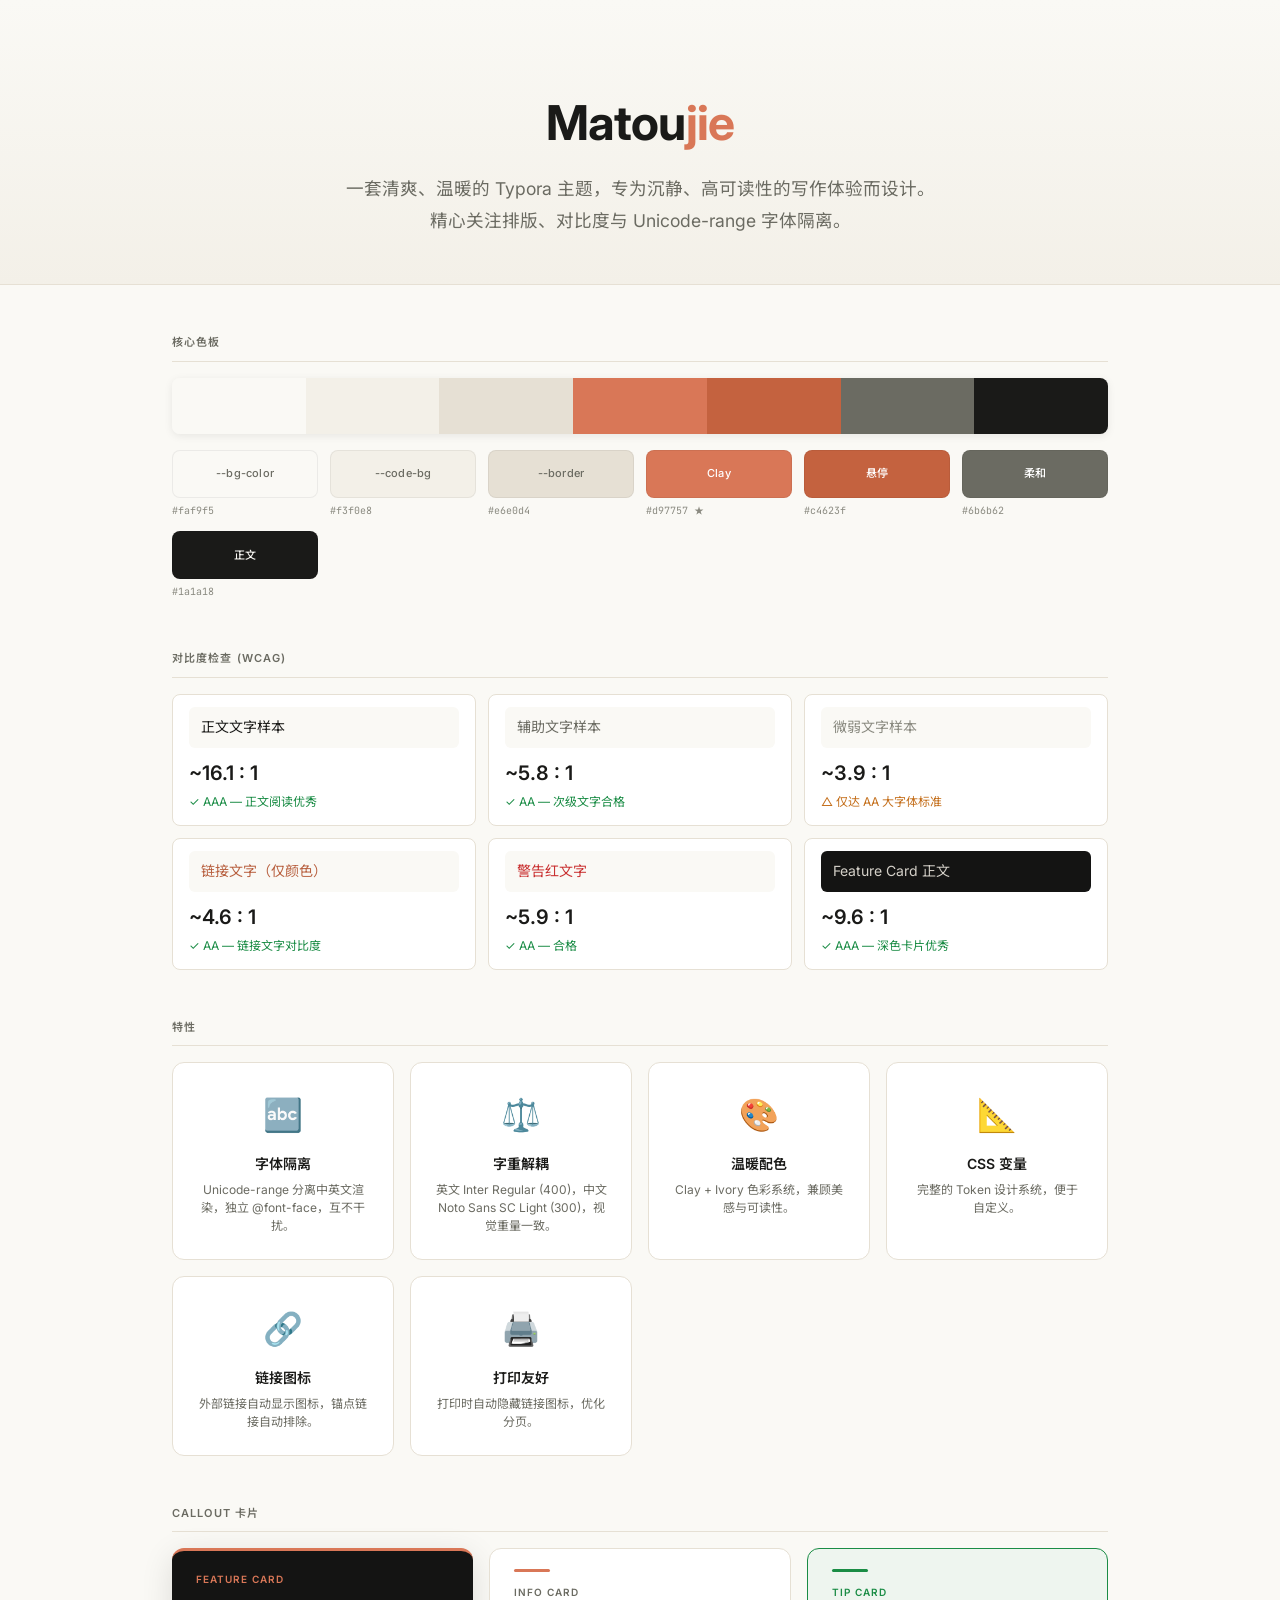
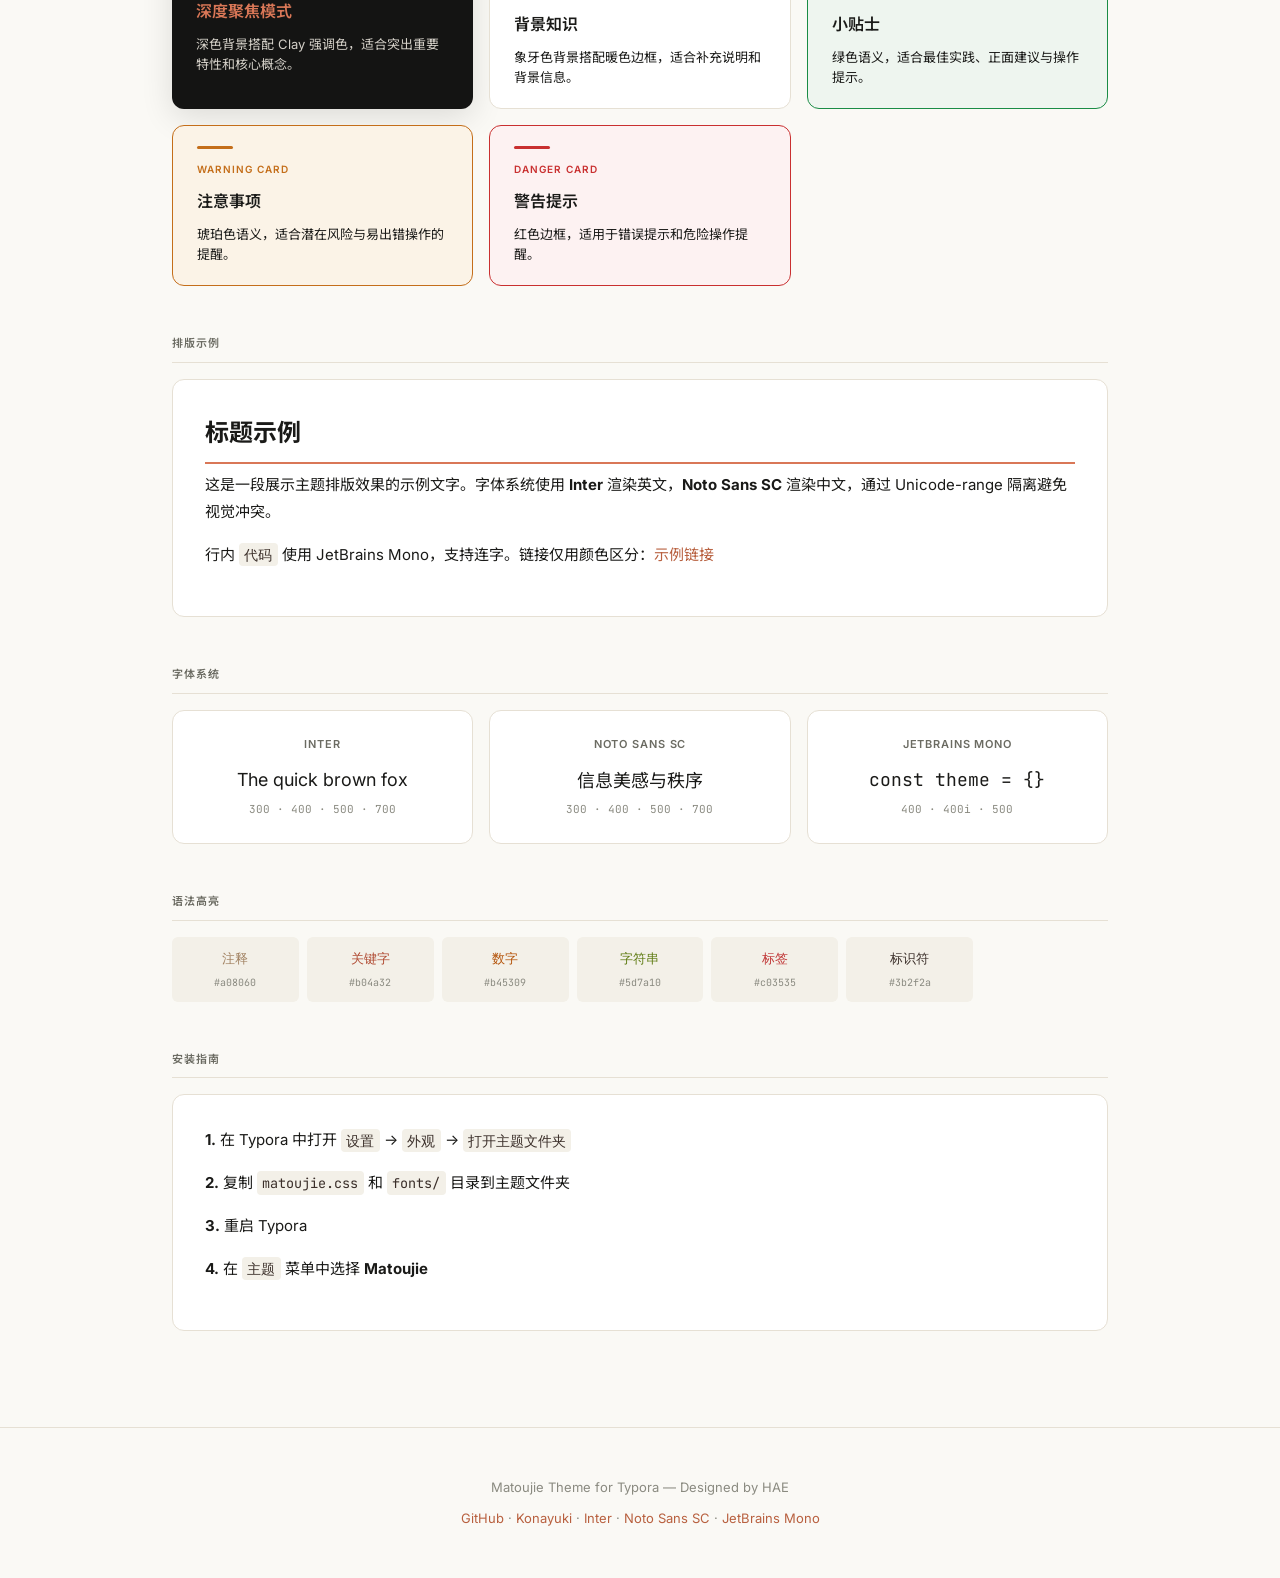
==== commit 89df011b: "refactor: TIP/WARNING callout 统一为标准卡片语义 - [!TIP] 由失效的居中大数字 Stat Card 改为标准 tip 卡片（绿底/绿边/色条/可见标题/正文层次）" ====
--- a/index.html
+++ b/index.html
@@ -231,10 +231,34 @@
       margin-bottom: 0.75rem;
     }
 
-    .callout-card.stat {
-      background: white;
-      border: 1px solid var(--border);
-      text-align: center;
+    .callout-card.tip {
+      background: #eef5ef;
+      border: 1px solid var(--tip-color);
+    }
+
+    .callout-card.tip::before {
+      content: '';
+      display: block;
+      width: 36px;
+      height: 3px;
+      background: var(--tip-color);
+      border-radius: 2px;
+      margin-bottom: 0.75rem;
+    }
+
+    .callout-card.warning {
+      background: #fbf3e7;
+      border: 1px solid var(--warning-color);
+    }
+
+    .callout-card.warning::before {
+      content: '';
+      display: block;
+      width: 36px;
+      height: 3px;
+      background: var(--warning-color);
+      border-radius: 2px;
+      margin-bottom: 0.75rem;
     }
 
     .callout-card.danger {
@@ -262,6 +286,8 @@
     }
 
     .callout-card.feature .callout-label { color: var(--clay); }
+    .callout-card.tip .callout-label { color: var(--tip-color); }
+    .callout-card.warning .callout-label { color: var(--warning-color); }
     .callout-card.danger .callout-label { color: var(--card-caution-border); }
 
     .callout-title {
@@ -278,20 +304,6 @@
     }
 
     .callout-card.feature .callout-text { color: var(--card-dark-muted); }
-
-    .stat-number {
-      font-size: 3rem;
-      font-weight: 700;
-      color: var(--clay);
-      letter-spacing: -0.02em;
-      line-height: 1.1;
-      margin: 0.5rem 0;
-    }
-
-    .stat-desc {
-      font-size: 13px;
-      color: var(--text-muted);
-    }
 
     .typo-sample {
       background: white;
@@ -561,10 +573,15 @@
           <div class="callout-title">背景知识</div>
           <div class="callout-text">象牙色背景搭配暖色边框，适合补充说明和背景信息。</div>
         </div>
-        <div class="callout-card stat">
-          <div class="callout-label">Stat Card</div>
-          <div class="stat-number">99.9%</div>
-          <div class="stat-desc">可用性 / 正常运行时间</div>
+        <div class="callout-card tip">
+          <div class="callout-label">Tip Card</div>
+          <div class="callout-title">小贴士</div>
+          <div class="callout-text">绿色语义，适合最佳实践、正面建议与操作提示。</div>
+        </div>
+        <div class="callout-card warning">
+          <div class="callout-label">Warning Card</div>
+          <div class="callout-title">注意事项</div>
+          <div class="callout-text">琥珀色语义，适合潜在风险与易出错操作的提醒。</div>
         </div>
         <div class="callout-card danger">
           <div class="callout-label">Danger Card</div>
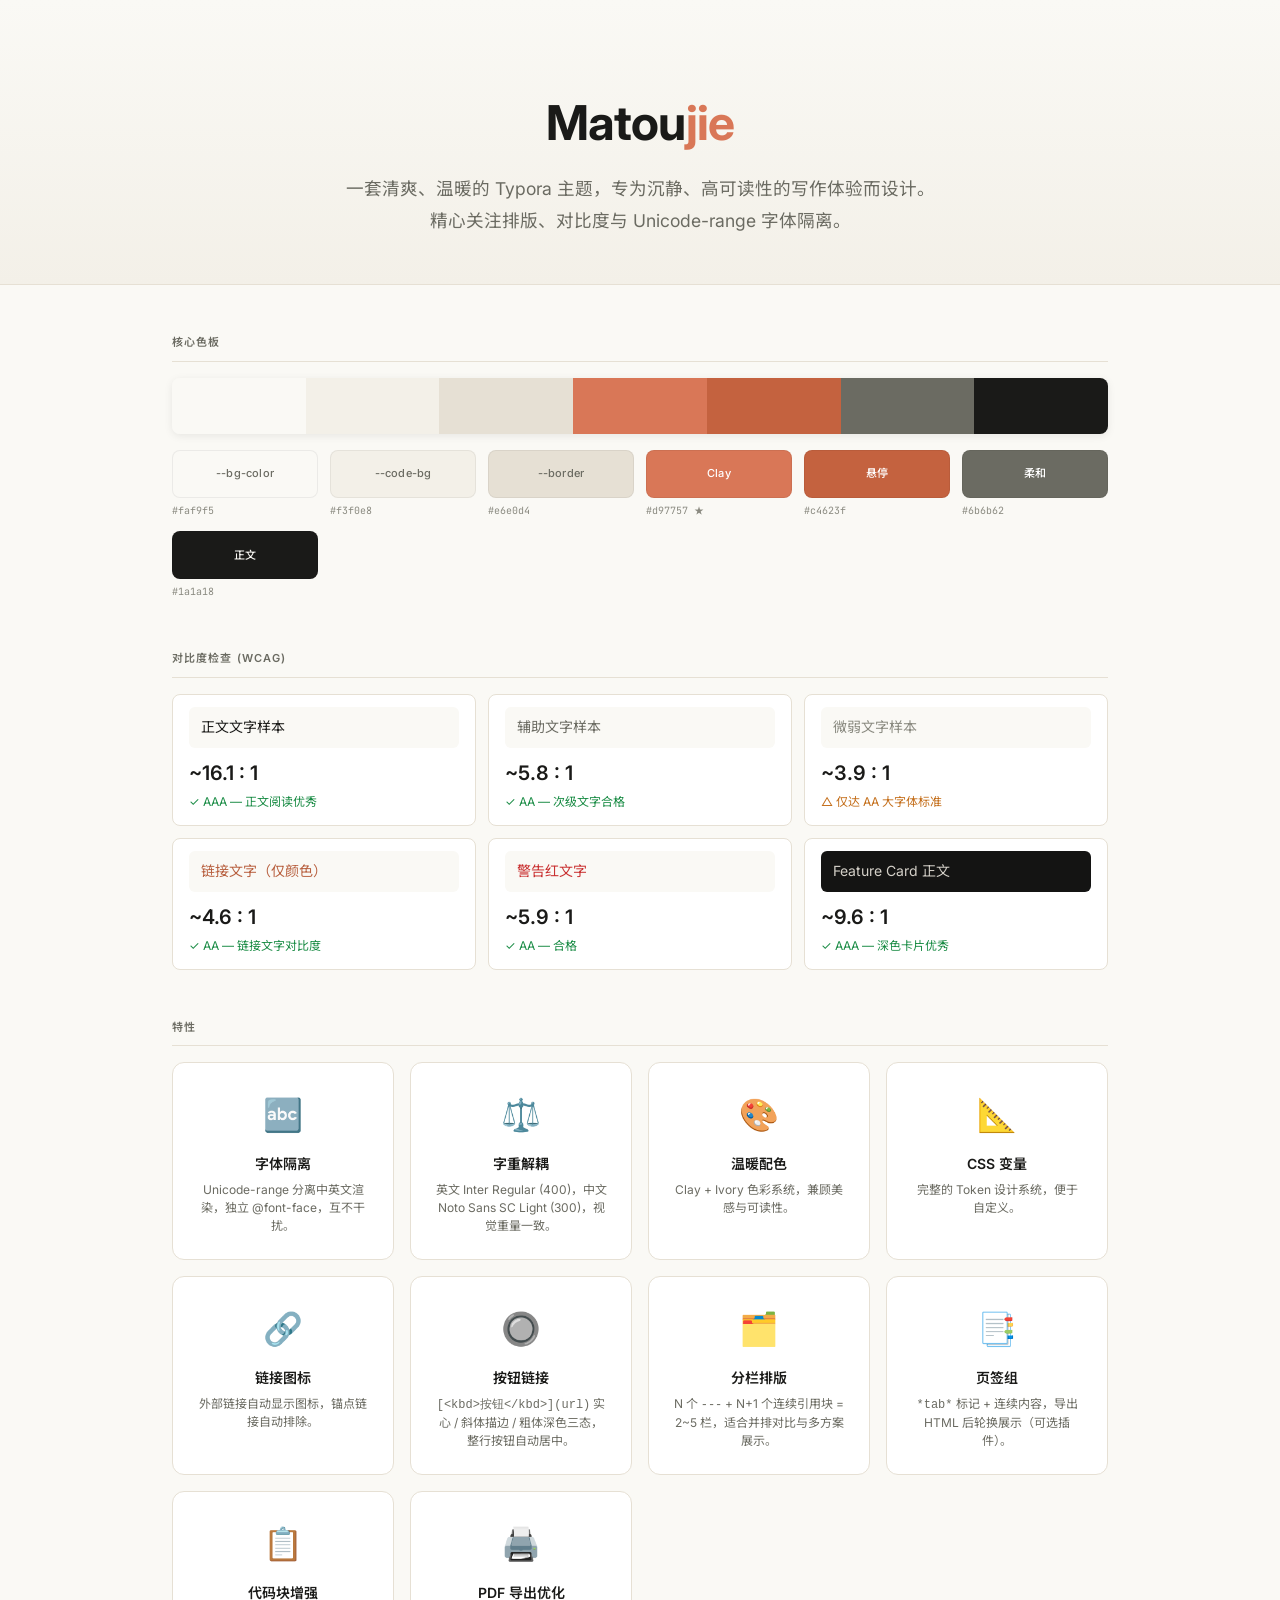
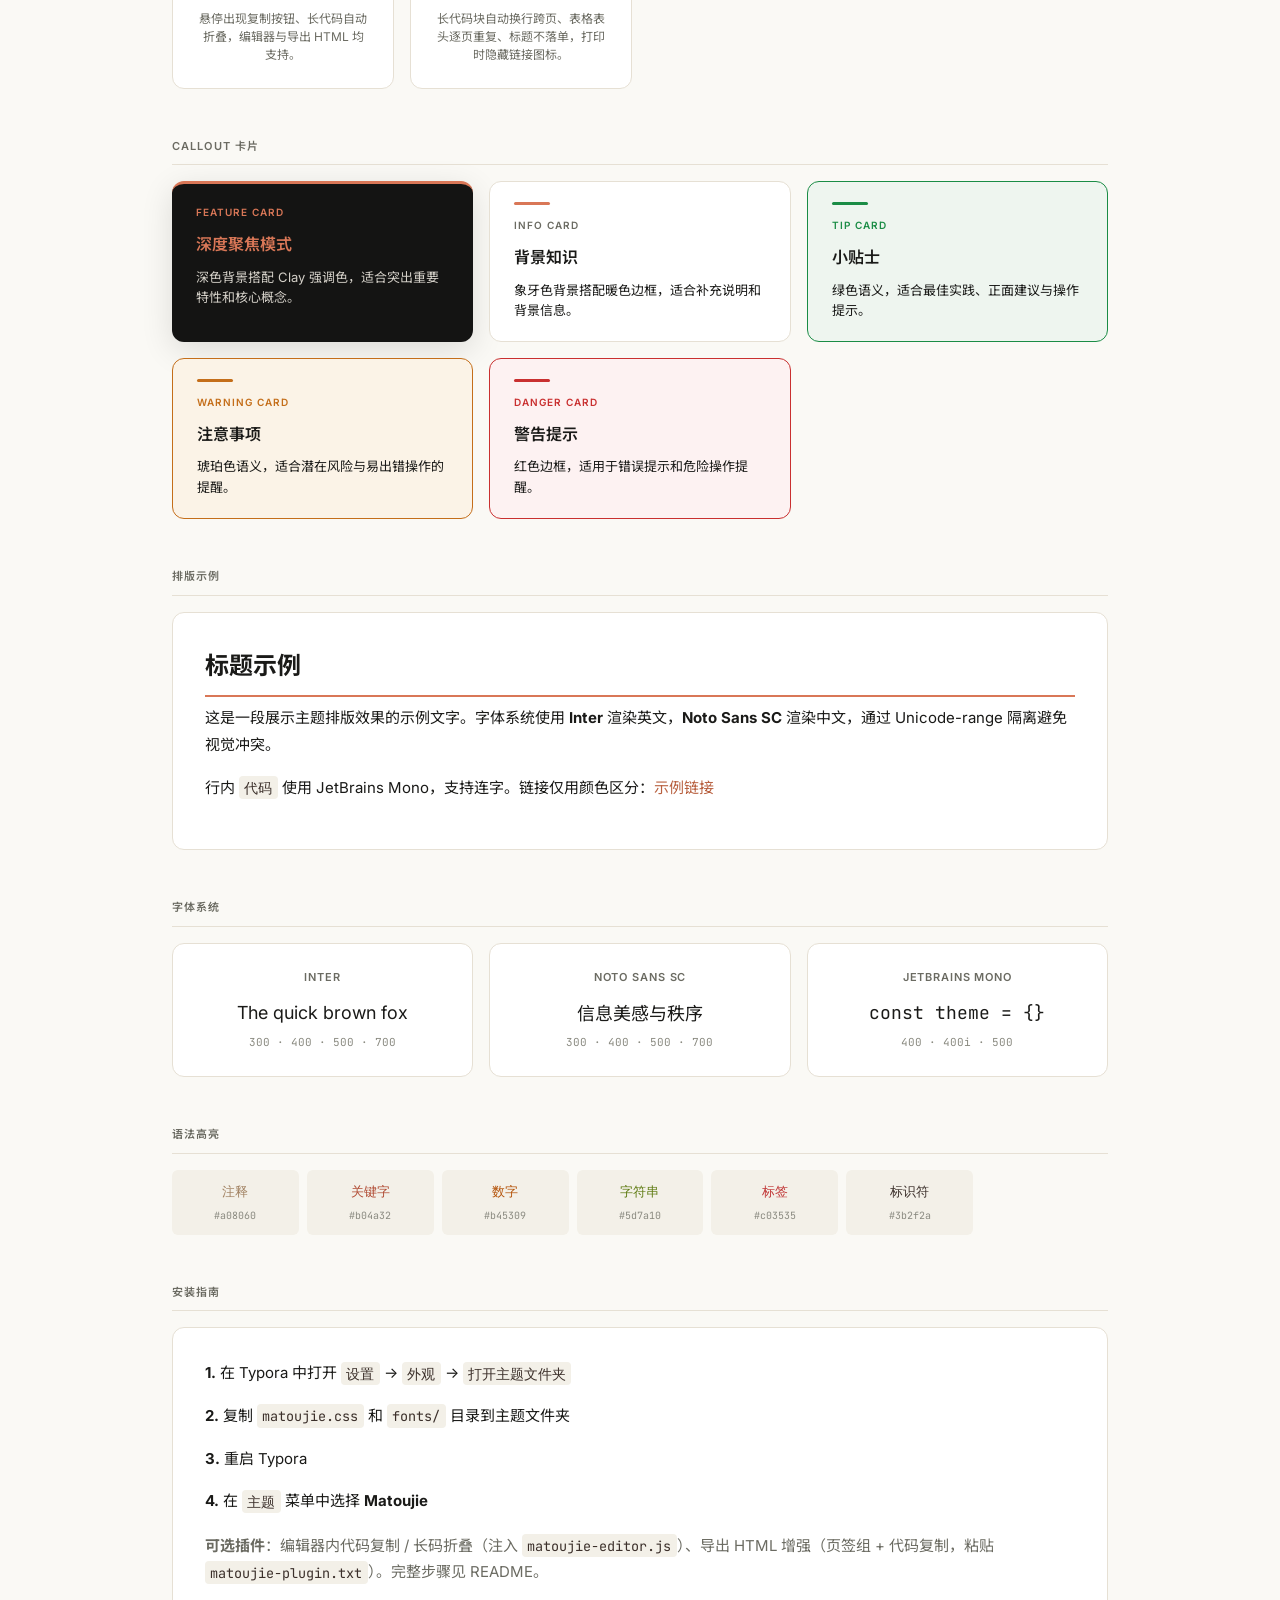
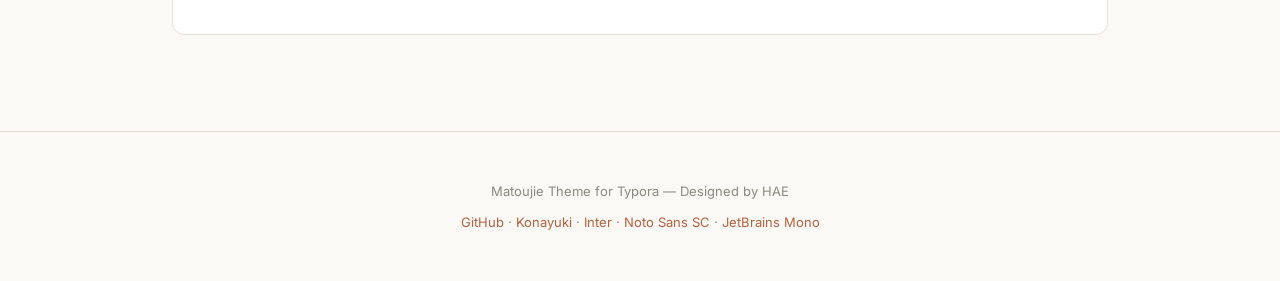
==== commit 975312e3: "docs: 展示页补齐大功能——按钮/分栏/页签组/代码块增强/PDF优化 - 特性网格从 6 张扩到 10 张：新增按钮链接、分栏排版、页签组、代码块增强 - 「打印友好」升级重写为「PDF 导出优" ====
--- a/index.html
+++ b/index.html
@@ -552,9 +552,29 @@
           <p>外部链接自动显示图标，锚点链接自动排除。</p>
         </div>
         <div class="feature-card">
+          <div class="feature-icon">🔘</div>
+          <h3>按钮链接</h3>
+          <p><code>[&lt;kbd&gt;按钮&lt;/kbd&gt;](url)</code> 实心 / 斜体描边 / 粗体深色三态，整行按钮自动居中。</p>
+        </div>
+        <div class="feature-card">
+          <div class="feature-icon">🗂️</div>
+          <h3>分栏排版</h3>
+          <p>N 个 <code>---</code> + N+1 个连续引用块 = 2~5 栏，适合并排对比与多方案展示。</p>
+        </div>
+        <div class="feature-card">
+          <div class="feature-icon">📑</div>
+          <h3>页签组</h3>
+          <p><code>*tab*</code> 标记 + 连续内容，导出 HTML 后轮换展示（可选插件）。</p>
+        </div>
+        <div class="feature-card">
+          <div class="feature-icon">📋</div>
+          <h3>代码块增强</h3>
+          <p>悬停出现复制按钮、长代码自动折叠，编辑器与导出 HTML 均支持。</p>
+        </div>
+        <div class="feature-card">
           <div class="feature-icon">🖨️</div>
-          <h3>打印友好</h3>
-          <p>打印时自动隐藏链接图标，优化分页。</p>
+          <h3>PDF 导出优化</h3>
+          <p>长代码块自动换行跨页、表格表头逐页重复、标题不落单，打印时隐藏链接图标。</p>
         </div>
       </div>
     </div>
@@ -662,6 +682,7 @@
         <p><strong>2.</strong> 复制 <code>matoujie.css</code> 和 <code>fonts/</code> 目录到主题文件夹</p>
         <p><strong>3.</strong> 重启 Typora</p>
         <p><strong>4.</strong> 在 <code>主题</code> 菜单中选择 <strong>Matoujie</strong></p>
+        <p style="margin-top:1.1rem;color:var(--text-muted);"><strong>可选插件</strong>：编辑器内代码复制 / 长码折叠（注入 <code>matoujie-editor.js</code>）、导出 HTML 增强（页签组 + 代码复制，粘贴 <code>matoujie-plugin.txt</code>）。完整步骤见 README。</p>
       </div>
     </div>
 
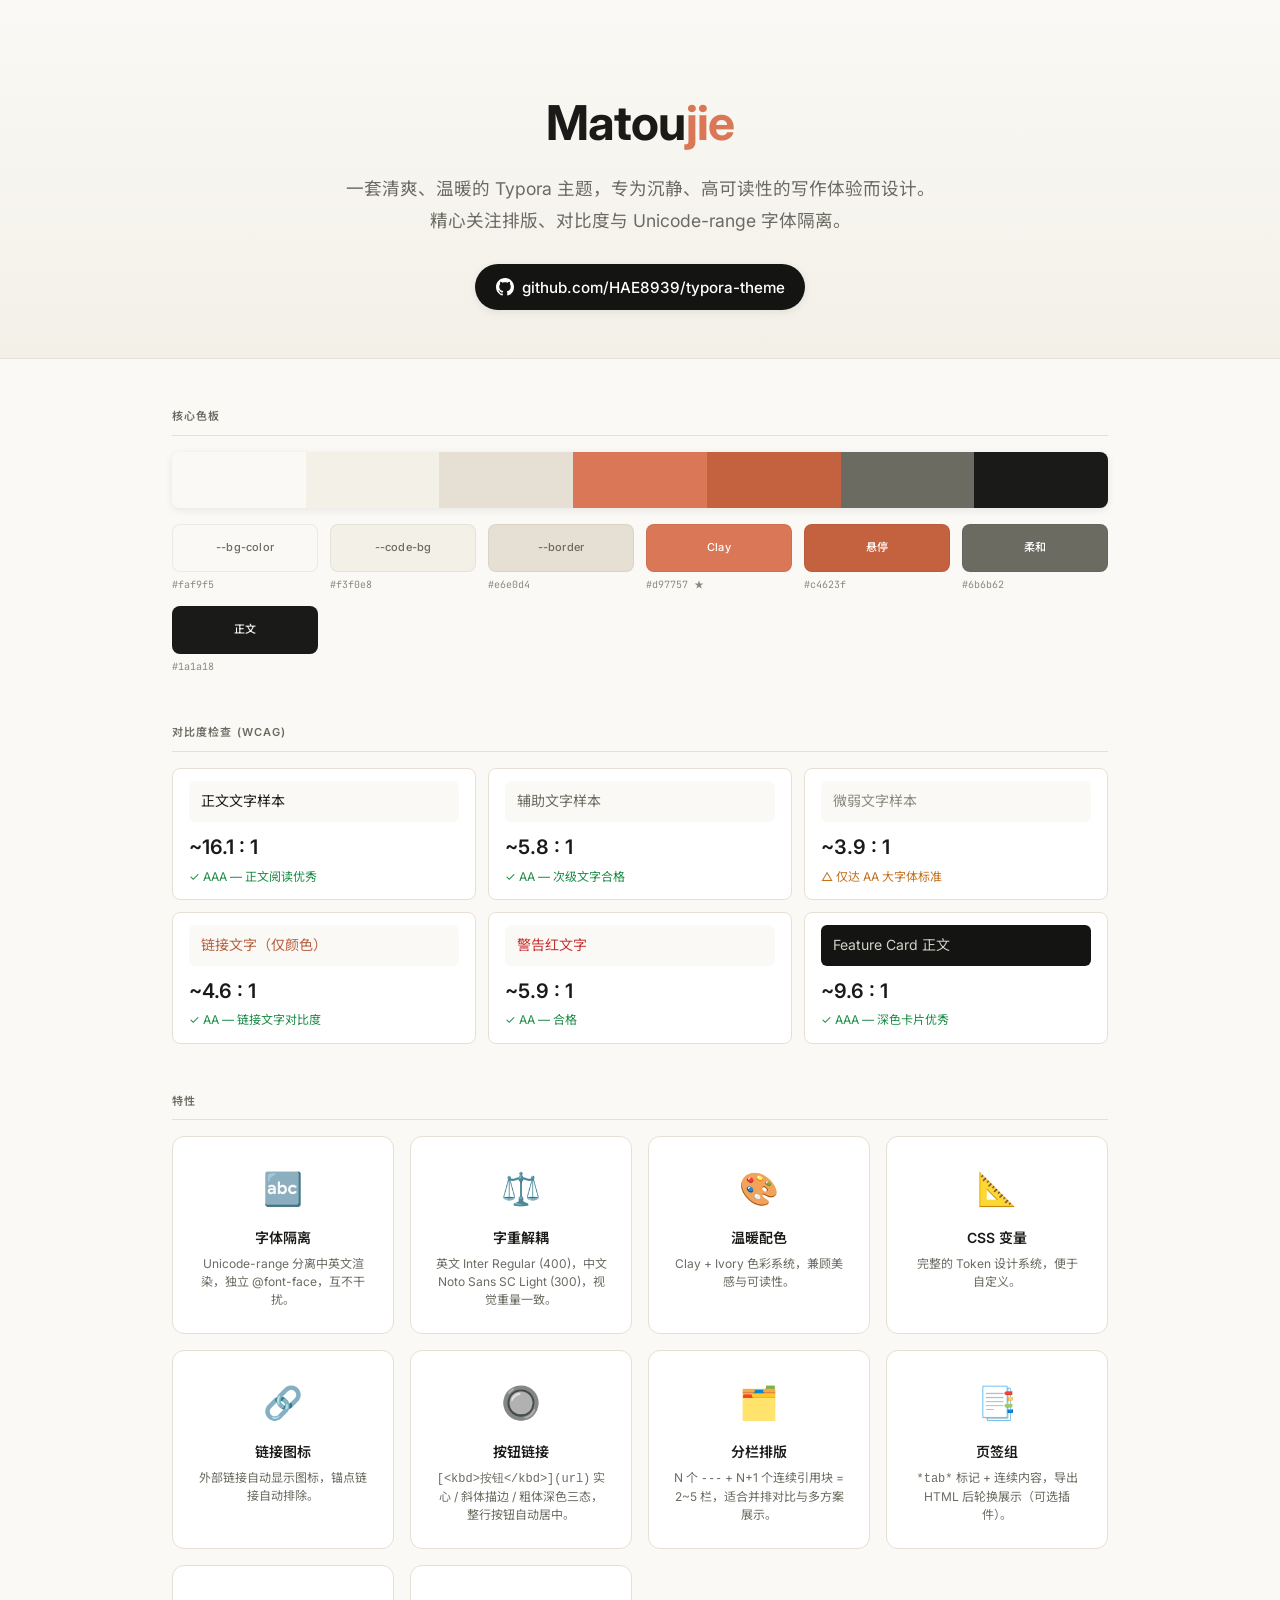
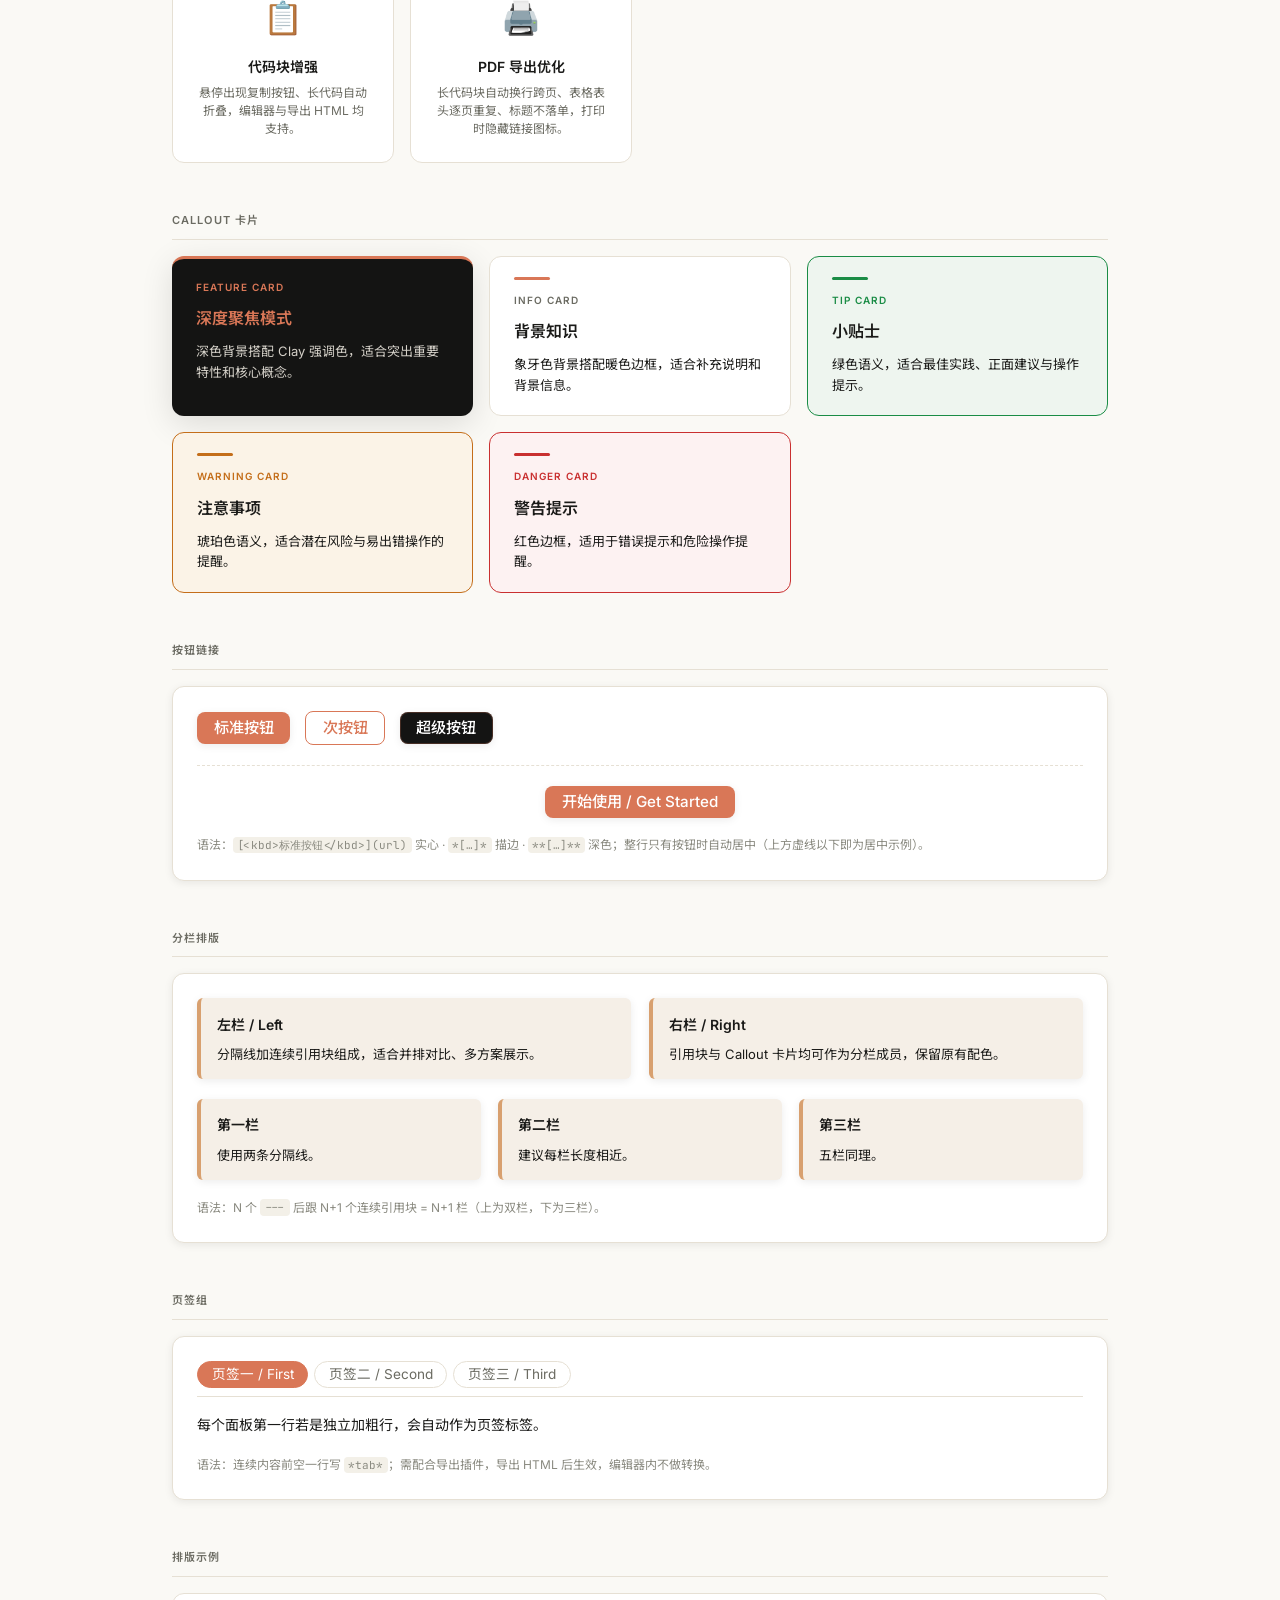
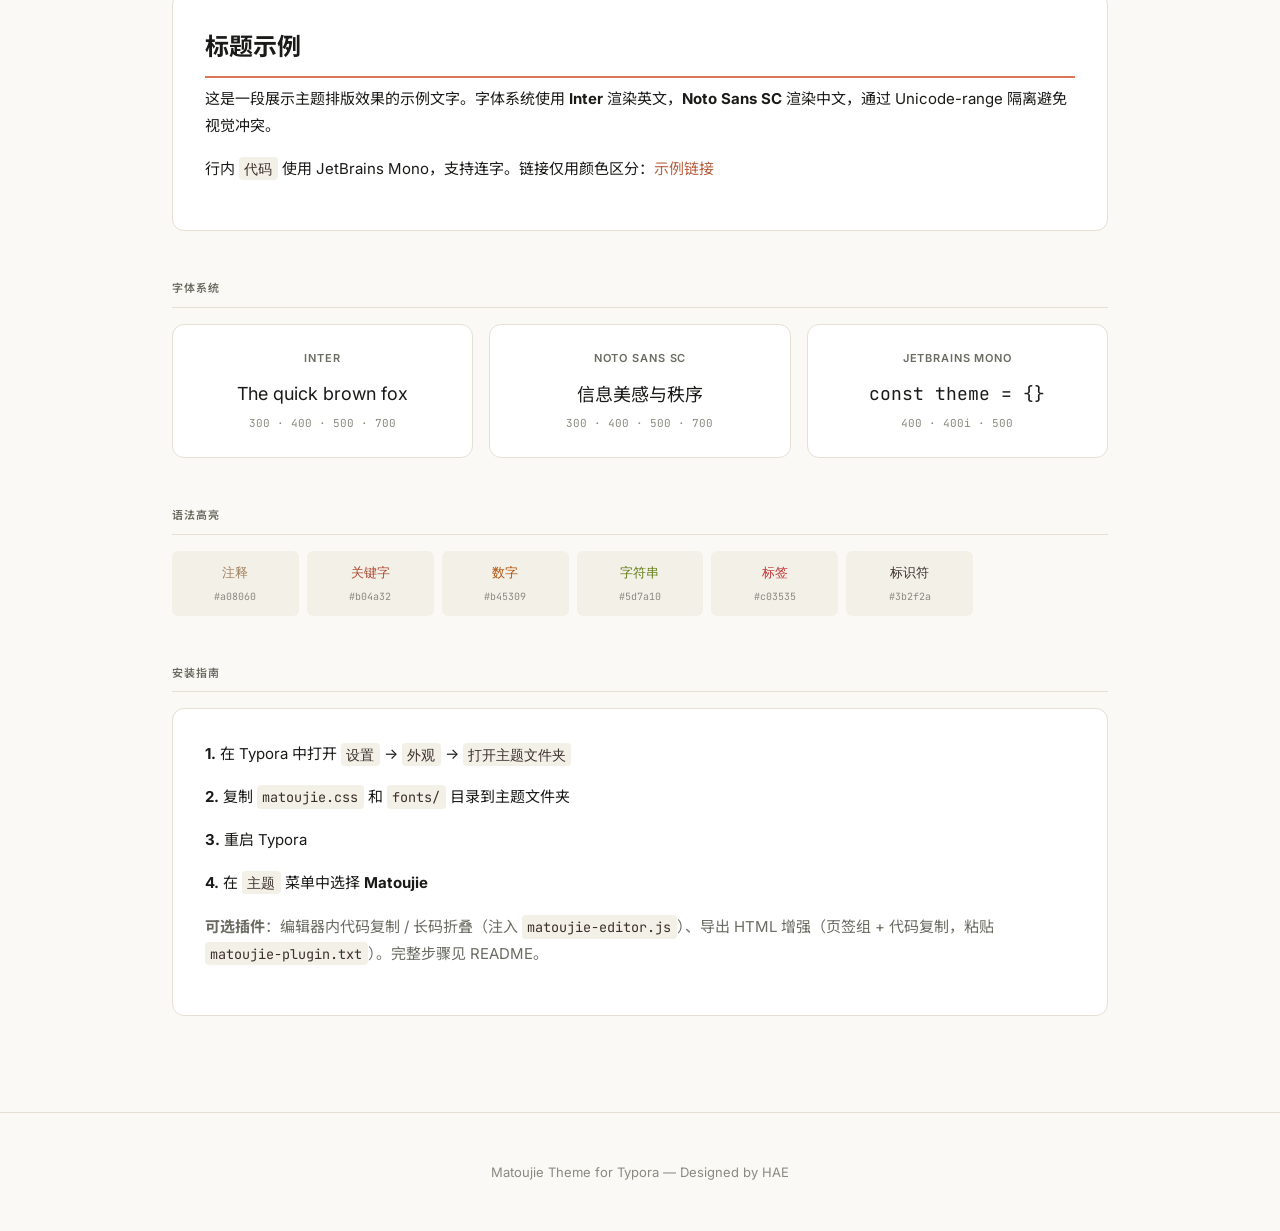
==== commit 407cd8f7: "feat: 展示页新增 GitHub 入口与按钮/分栏/页签组专块 - hero 增加 GitHub 仓库地址胶囊按钮（产品页对外展示需可点击/可复制地址） - 移除底部 GitHub/Konayuk" ====
--- a/index.html
+++ b/index.html
@@ -305,6 +305,89 @@
 
     .callout-card.feature .callout-text { color: var(--card-dark-muted); }
 
+    /* Hero GitHub button */
+    .hero-gh {
+      display: inline-flex;
+      align-items: center;
+      gap: 0.5rem;
+      margin-top: 1.75rem;
+      padding: 0.6rem 1.3rem;
+      background: var(--card-dark);
+      color: #fff;
+      text-decoration: none;
+      font-size: 0.95rem;
+      font-weight: 500;
+      border-radius: 999px;
+      box-shadow: var(--shadow);
+      transition: background 0.15s ease;
+    }
+    .hero-gh:hover { background: var(--clay-hover); }
+    .hero-gh svg { width: 18px; height: 18px; fill: currentColor; }
+
+    /* Demo panel container */
+    .demo-panel {
+      background: white;
+      border: 1px solid var(--border);
+      border-radius: var(--radius);
+      padding: 1.5rem;
+      box-shadow: var(--shadow);
+    }
+    .demo-caption { margin-top: 1.1rem; font-size: 12px; color: var(--text-faint); line-height: 1.7; }
+    .demo-caption code { background: var(--bg-code); padding: 0.1em 0.4em; border-radius: 4px; font-family: 'JetBrains Mono', monospace; font-size: 11px; }
+
+    /* Demo: buttons */
+    .demo-btn {
+      display: inline-flex;
+      align-items: center;
+      font-size: 0.95rem;
+      font-weight: 500;
+      line-height: 1;
+      color: #fff;
+      background: var(--clay);
+      border: none;
+      border-radius: 8px;
+      padding: 0.55em 1.1em;
+      box-shadow: var(--shadow);
+      cursor: pointer;
+      text-decoration: none;
+      transition: background 0.15s ease, color 0.15s ease, border-color 0.15s ease;
+    }
+    .demo-btn:hover { background: var(--clay-hover); }
+    .demo-btn.secondary { color: var(--clay); background: transparent; border: 1.5px solid var(--clay); box-shadow: none; }
+    .demo-btn.secondary:hover { color: var(--clay-hover); border-color: var(--clay-hover); background: #d9775714; }
+    .demo-btn.super { color: #fff; background: var(--card-dark); box-shadow: inset 0 0 0 1px #d9775740, var(--shadow); }
+    .demo-btn.super:hover { background: var(--clay-hover); box-shadow: none; }
+    .demo-btn-row { display: flex; flex-wrap: wrap; gap: 0.9rem; align-items: center; }
+    .demo-btn-center { text-align: center; margin-top: 1.25rem; padding-top: 1.25rem; border-top: 1px dashed var(--border); }
+
+    /* Demo: columns */
+    .demo-cols { display: flex; gap: 2%; margin-bottom: 1.25rem; }
+    .demo-cols:last-of-type { margin-bottom: 0; }
+    .demo-col {
+      flex: 1;
+      background: #f5efe7;
+      border-left: 4px solid #d8a06f;
+      border-radius: 6px;
+      padding: 0.9rem 1rem;
+      box-shadow: var(--shadow);
+    }
+    .demo-col h4 { font-size: 14px; font-weight: 600; margin-bottom: 0.4rem; }
+    .demo-col p { font-size: 13px; line-height: 1.6; color: var(--text); }
+
+    /* Demo: tabs */
+    .demo-tab-bar { display: flex; flex-wrap: wrap; gap: 6px; border-bottom: 1px solid var(--border); padding-bottom: 8px; }
+    .demo-tab-btn {
+      font-family: 'Inter', 'Noto Sans SC', sans-serif;
+      font-size: 0.85rem; line-height: 1; padding: 0.45em 1em;
+      border: 1px solid var(--border); border-radius: 999px;
+      background: transparent; color: var(--text-muted); cursor: pointer;
+      transition: color 0.15s ease, border-color 0.15s ease, background 0.15s ease;
+    }
+    .demo-tab-btn:hover { color: var(--clay); border-color: var(--clay); }
+    .demo-tab-btn[aria-selected="true"] { background: var(--clay); border-color: var(--clay); color: #fff; }
+    .demo-tab-panel { margin-top: 1rem; font-size: 14px; line-height: 1.7; color: var(--text); }
+    .demo-tab-panel[hidden] { display: none; }
+
     .typo-sample {
       background: white;
       border: 1px solid var(--border);
@@ -437,6 +520,10 @@
   <div class="hero">
     <h1>Matou<span>jie</span></h1>
     <p>一套清爽、温暖的 Typora 主题，专为沉静、高可读性的写作体验而设计。精心关注排版、对比度与 Unicode-range 字体隔离。</p>
+    <a class="hero-gh" href="https://github.com/HAE8939/typora-theme" target="_blank" rel="noopener">
+      <svg viewBox="0 0 16 16" aria-hidden="true"><path d="M8 0C3.58 0 0 3.58 0 8c0 3.54 2.29 6.53 5.47 7.59.4.07.55-.17.55-.38 0-.19-.01-.82-.01-1.49-2.01.37-2.53-.49-2.69-.94-.09-.23-.48-.94-.82-1.13-.28-.15-.68-.52-.01-.53.63-.01 1.08.58 1.23.82.72 1.21 1.87.87 2.33.66.07-.52.28-.87.51-1.07-1.78-.2-3.64-.89-3.64-3.95 0-.87.31-1.59.82-2.15-.08-.2-.36-1.02.08-2.12 0 0 .67-.21 2.2.82.64-.18 1.32-.27 2-.27.68 0 1.36.09 2 .27 1.53-1.04 2.2-.82 2.2-.82.44 1.1.16 1.92.08 2.12.51.56.82 1.27.82 2.15 0 3.07-1.87 3.75-3.65 3.95.29.25.54.73.54 1.48 0 1.07-.01 1.93-.01 2.2 0 .21.15.46.55.38A8.01 8.01 0 0 0 16 8c0-4.42-3.58-8-8-8z"/></svg>
+      github.com/HAE8939/typora-theme
+    </a>
   </div>
 
   <div class="container">
@@ -611,6 +698,70 @@
       </div>
     </div>
 
+    <!-- 按钮链接 -->
+    <div class="section">
+      <div class="section-title">按钮链接</div>
+      <div class="demo-panel">
+        <div class="demo-btn-row">
+          <a class="demo-btn" href="https://github.com/HAE8939/typora-theme">标准按钮</a>
+          <a class="demo-btn secondary" href="https://github.com/HAE8939/typora-theme">次按钮</a>
+          <a class="demo-btn super" href="https://github.com/HAE8939/typora-theme">超级按钮</a>
+        </div>
+        <div class="demo-btn-center">
+          <a class="demo-btn" href="https://github.com/HAE8939/typora-theme">开始使用 / Get Started</a>
+        </div>
+        <p class="demo-caption">语法：<code>[&lt;kbd&gt;标准按钮&lt;/kbd&gt;](url)</code> 实心 · <code>*[…]*</code> 描边 · <code>**[…]**</code> 深色；整行只有按钮时自动居中（上方虚线以下即为居中示例）。</p>
+      </div>
+    </div>
+
+    <!-- 分栏排版 -->
+    <div class="section">
+      <div class="section-title">分栏排版</div>
+      <div class="demo-panel">
+        <div class="demo-cols">
+          <div class="demo-col">
+            <h4>左栏 / Left</h4>
+            <p>分隔线加连续引用块组成，适合并排对比、多方案展示。</p>
+          </div>
+          <div class="demo-col">
+            <h4>右栏 / Right</h4>
+            <p>引用块与 Callout 卡片均可作为分栏成员，保留原有配色。</p>
+          </div>
+        </div>
+        <div class="demo-cols">
+          <div class="demo-col">
+            <h4>第一栏</h4>
+            <p>使用两条分隔线。</p>
+          </div>
+          <div class="demo-col">
+            <h4>第二栏</h4>
+            <p>建议每栏长度相近。</p>
+          </div>
+          <div class="demo-col">
+            <h4>第三栏</h4>
+            <p>五栏同理。</p>
+          </div>
+        </div>
+        <p class="demo-caption">语法：N 个 <code>---</code> 后跟 N+1 个连续引用块 = N+1 栏（上为双栏，下为三栏）。</p>
+      </div>
+    </div>
+
+    <!-- 页签组 -->
+    <div class="section">
+      <div class="section-title">页签组</div>
+      <div class="demo-panel">
+        <div class="demo-tab-bar" role="tablist">
+          <button class="demo-tab-btn" role="tab" aria-selected="true" data-tab="mj-t1">页签一 / First</button>
+          <button class="demo-tab-btn" role="tab" aria-selected="false" data-tab="mj-t2">页签二 / Second</button>
+          <button class="demo-tab-btn" role="tab" aria-selected="false" data-tab="mj-t3">页签三 / Third</button>
+        </div>
+        <div class="demo-tab-panel" id="mj-t1" role="tabpanel">每个面板第一行若是独立加粗行，会自动作为页签标签。</div>
+        <div class="demo-tab-panel" id="mj-t2" role="tabpanel" hidden>导出后点击页签切换，或用 Tab / Shift+Tab 键轮换。</div>
+        <div class="demo-tab-panel" id="mj-t3" role="tabpanel" hidden>不足两个面板时标记会被自动移除，不影响正文。</div>
+        <p class="demo-caption">语法：连续内容前空一行写 <code>*tab*</code>；需配合导出插件，导出 HTML 后生效，编辑器内不做转换。</p>
+      </div>
+    </div>
+
     <!-- 排版示例 -->
     <div class="section">
       <div class="section-title">排版示例</div>
@@ -690,14 +841,25 @@
 
   <footer>
     <p>Matoujie Theme for Typora — Designed by HAE</p>
-    <p style="margin-top:0.5rem;">
-      <a href="https://github.com/HAE8939/typora-theme">GitHub</a> ·
-      <a href="https://github.com/aerandirsf/Konayuki">Konayuki</a> ·
-      <a href="https://rsms.me/inter/">Inter</a> ·
-      <a href="https://github.com/notofonts/noto-cjk">Noto Sans SC</a> ·
-      <a href="https://www.jetbrains.com/lp/mono/">JetBrains Mono</a>
-    </p>
   </footer>
+
+  <script>
+    (function () {
+      var tabs = document.querySelectorAll('.demo-tab-btn');
+      tabs.forEach(function (btn) {
+        btn.addEventListener('click', function () {
+          tabs.forEach(function (b) {
+            b.setAttribute('aria-selected', 'false');
+            var p = document.getElementById(b.getAttribute('data-tab'));
+            if (p) p.hidden = true;
+          });
+          btn.setAttribute('aria-selected', 'true');
+          var panel = document.getElementById(btn.getAttribute('data-tab'));
+          if (panel) panel.hidden = false;
+        });
+      });
+    })();
+  </script>
 
 </body>
 </html>
